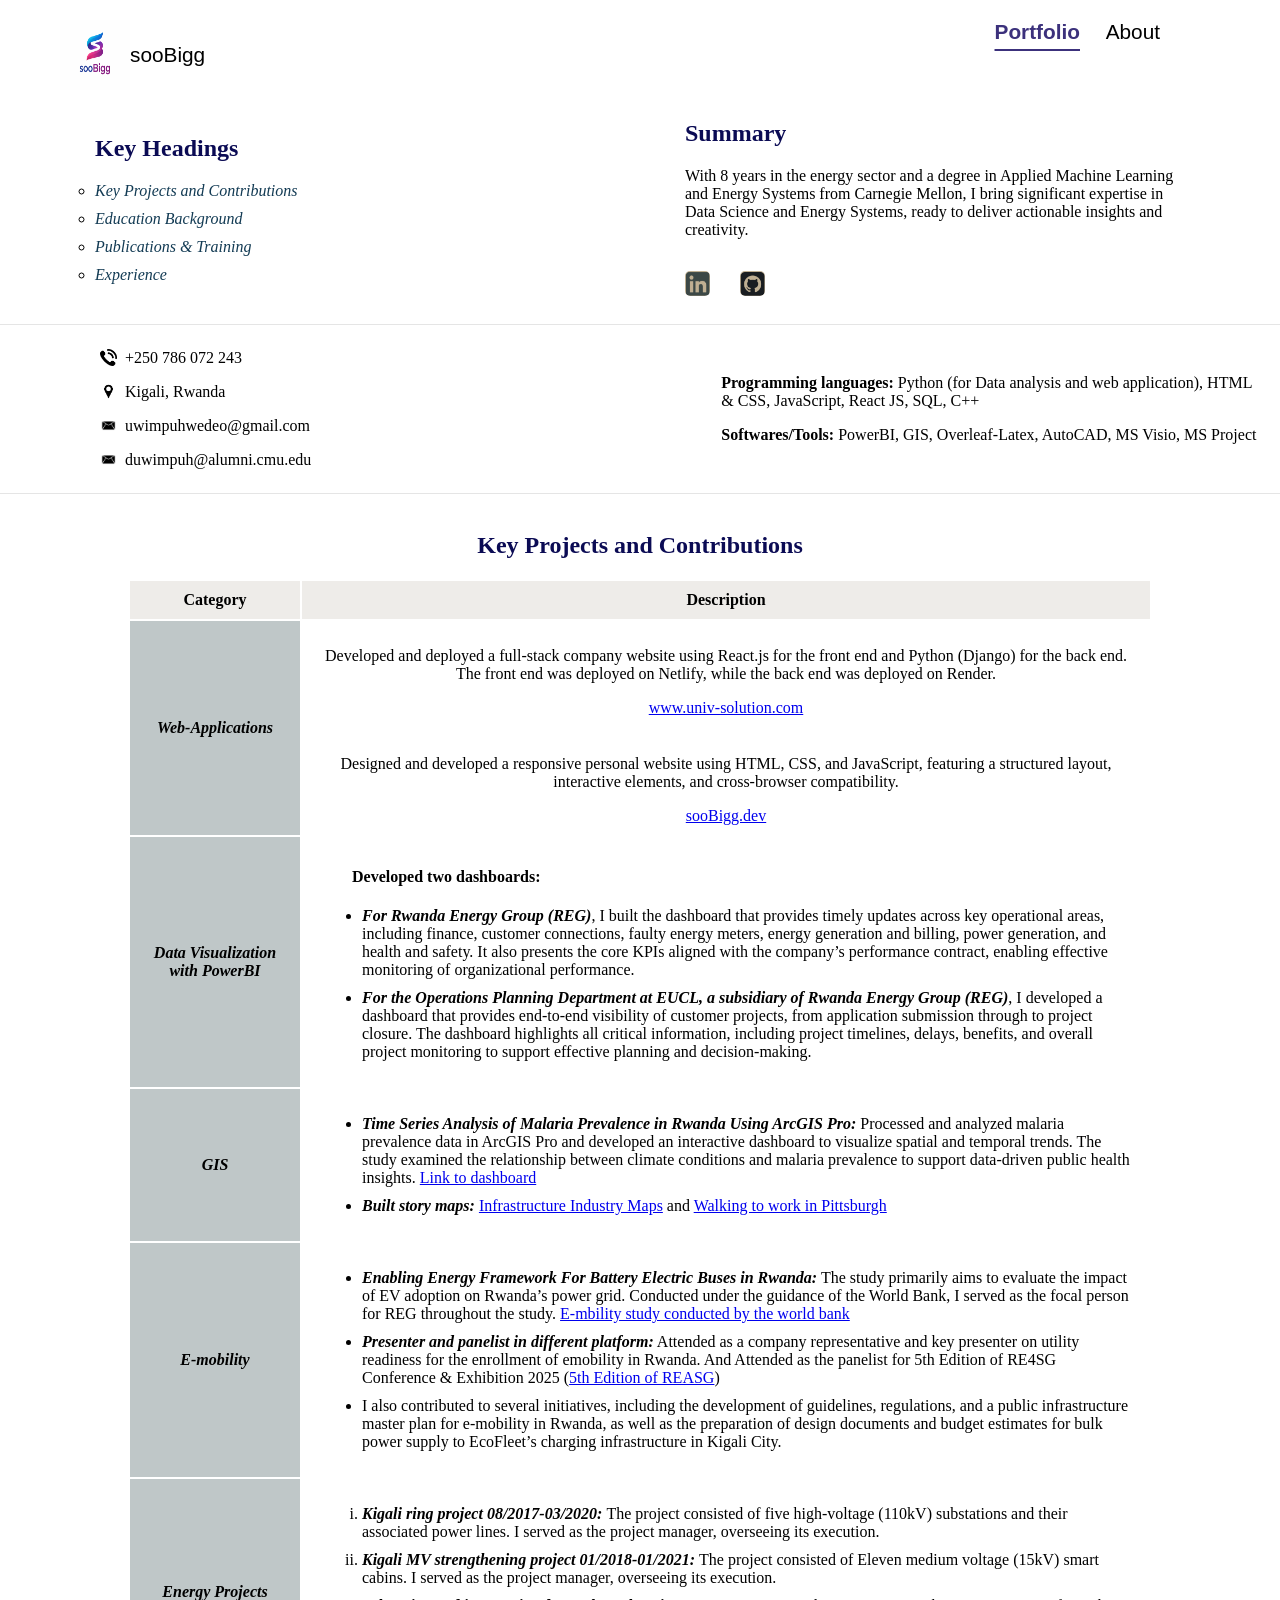
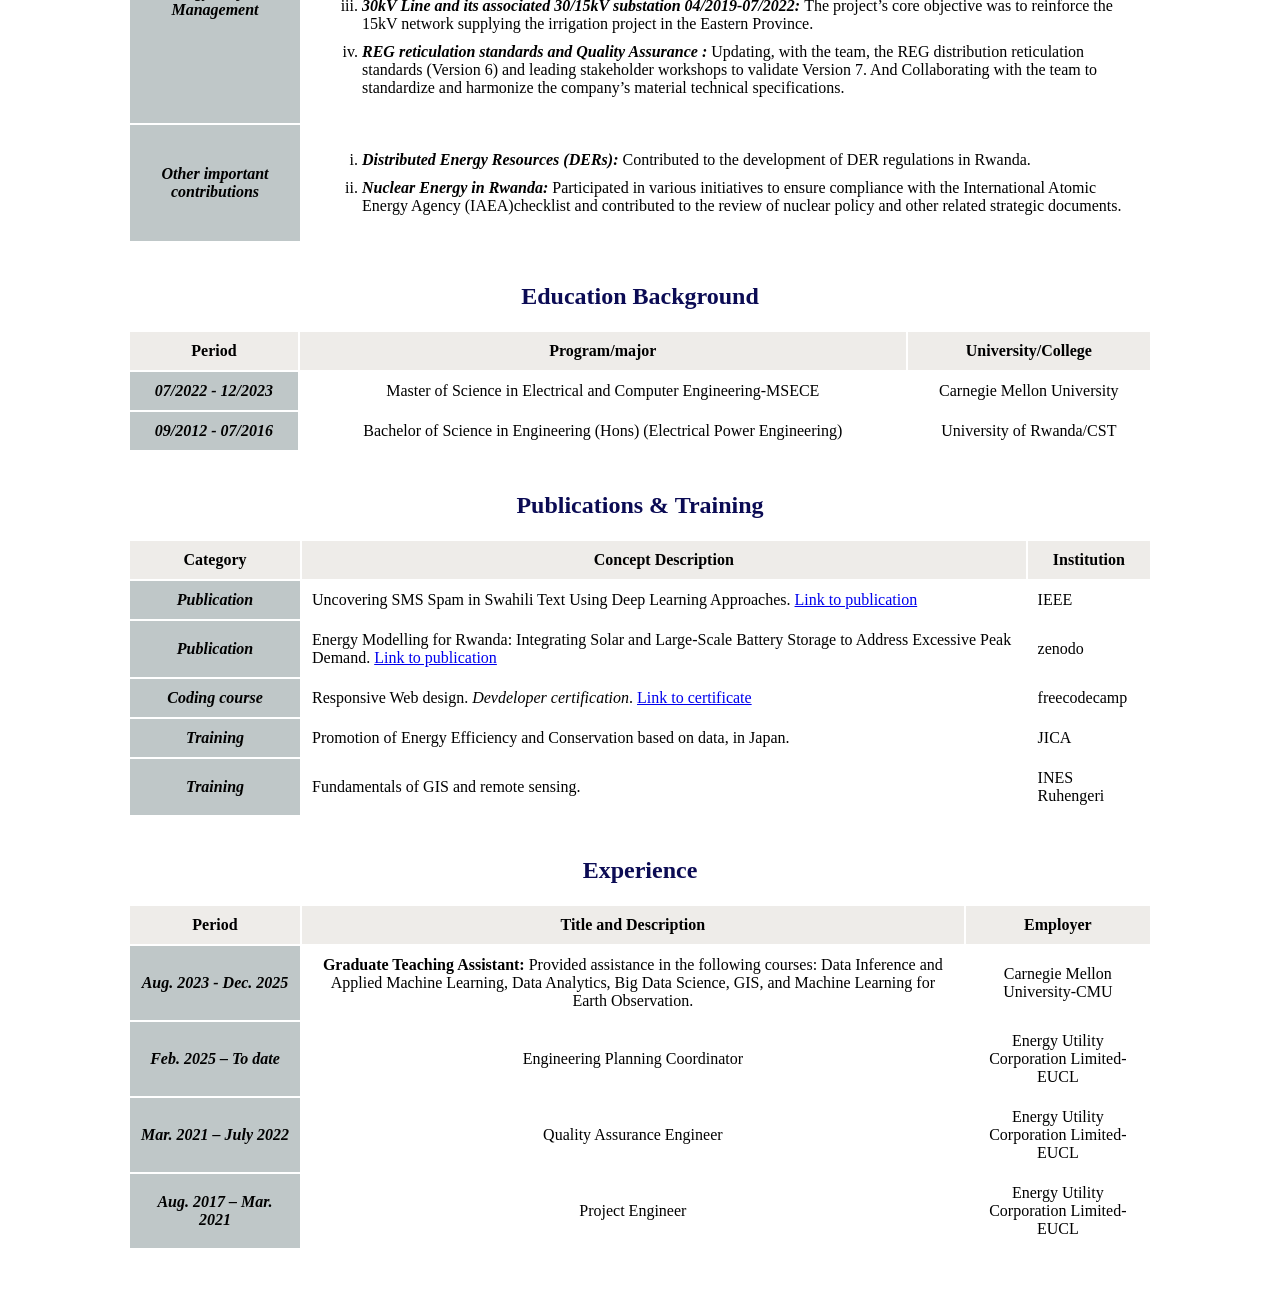
==== pages/portfolio.html @ d029e4b6 "Initial commit" ====
<!DOCTYPE html>
<html lang="en">
  <head>
    <meta charset="UTF-8"/>
    <meta name="viewport" content="width=device-width, initial-scale=1.0">
    <title>sooBigg</title>
    <link rel="icon" type="image/png" href="/assets/images/favcons/myFavconLogo.png"/>
    <link rel="stylesheet" href="../styles/portfolio.css"/>
    <script src="../javaScript/navBar.js" defer></script> <!--defer attribute helps putting js in head and works perfectly, in this case defer does add any value since we used DOMContentLoaded in the JS-->
  </head>
  <body>
    <!-- navigation bar section, code runs in the navBar.js file -->
    <nav class="nav-container"></nav>
    <!-- main headings section-->  
    <div class="headerSummary">
      <header class="portfolioHeader">
        <h2>Key Headings</h2>
        <ul class="headerList">
          <li class="subListing"><a class="listAnchor" href="#contribution">Key Projects and Contributions</a></li>
          <li class="subListing"><a class="listAnchor" href="#education">Education Background</a></li>
          <li class="subListing"><a class="listAnchor" href="#training">Publications & Training</a></li>
          <li class="subListing"><a class="listAnchor" href="#experience">Experience</a></li>
        </ul>
      </header>
      <div class="mainSummary">
        <h2>Summary</h2>
        <p>With 8 years in the energy sector and a degree in Applied
        Machine Learning and Energy Systems from Carnegie
        Mellon, I bring significant expertise in Data Science and
        Energy Systems, ready to deliver actionable insights and
        creativity.</p>
        <div class="myMedia">
          <p>
            <a href="https://www.linkedin.com/in/duwimpuhwe/" target="_blank">
              <img src="../assets/images/myLinkedin.png" alt="LinkedIn" with="25px" height="25px"/>
            </a>
          </p>

          <p>
            <a href="https://github.com/Duwimpuhwe" target="_blank">
              <img src="../assets/images/myGitHub.png" alt="GitHub" with="25px" height="25px"/>
            </a>
          </p>
          
        </div>
      </div>
    </div>
    <hr/>
    <!--Contact and skills-->
    <div class="contactSkillsContainer">
      <div class="contactContainer">
        <p><img src="../assets/images/phoneCallIcon.png" alt="phone call icon"/> <span>+250 786 072 243</span></p>
        <p><img src="../assets/images/locationIcon.png" alt="location icon"/> <span>Kigali, Rwanda</span></p>
        <p><img src="../assets/images/email.jpg" alt="email icon"/> <span>uwimpuhwedeo@gmail.com</span></p>
        <p><img src="../assets/images/email.jpg" alt="email icon"/> <span>duwimpuh@alumni.cmu.edu</span></p>
      </div>
      <div class="skillsContainer">
        <p><strong>Programming languages:</strong> Python (for Data analysis and web application), HTML & CSS, JavaScript, React JS, SQL, C++ </p>
        <p><strong>Softwares/Tools:</strong> PowerBI, GIS, Overleaf-Latex, AutoCAD, MS Visio, MS Project</p>
      </div>
    </div>
    <hr/>
    <!-- Core content section-->
     <div class="mainContainer">
      <div id="contribution" class="sectionContainer contrProject">
        <h2>Key Projects and Contributions</h2>
        <table class="keyProjectsTable">
          <thead>
            <tr>
              <th>Category</th>
              <th>Description</th>
            </tr>
          </thead>
          <tbody>
            <tr>
              <th rowspan="2">Web-Applications</th>
              <td>
                <p>Developed and deployed a full-stack company website using React.js for the front end and Python (Django) for the back end. The front end was deployed on Netlify, while the back end was deployed on Render.</p>
                <a href="https://u2s-frontend.netlify.app/" target="_blank">www.univ-solution.com</a>
              </td>
            </tr>
            <tr>
              <td>
                <p>Designed and developed a responsive personal website using HTML, CSS, and JavaScript, featuring a structured layout, interactive elements, and cross-browser compatibility.</p>
                <a href="http://127.0.0.1:5501/pages/index.html" target="_blank">sooBigg.dev</a>
              </td>
            </tr>
            <tr>
              <th>Data Visualization with PowerBI</th>
              <td>
                <h4>Developed two dashboards:</h4>
                <ul>
                  <li><span>For Rwanda Energy Group (REG)</span>, I built the dashboard that provides timely updates across key operational areas, including finance, customer connections, faulty energy meters, energy generation and billing, power generation, and health and safety. It also presents the core KPIs aligned with the company’s performance contract, enabling effective monitoring of organizational performance.</li>

                  <li><span>For the Operations Planning Department at EUCL, a subsidiary of Rwanda Energy Group (REG)</span>, I developed a dashboard that provides end-to-end visibility of customer projects, from application submission through to project closure. The dashboard highlights all critical information, including project timelines, delays, benefits, and overall project monitoring to support effective planning and decision-making.</li>
                </ul>
              </td>
            </tr>
            <tr>
              <th>GIS</th>
              <td>
                <ul>
                  <li>
                    <span>Time Series Analysis of Malaria Prevalence in Rwanda Using ArcGIS Pro:</span>
Processed and analyzed malaria prevalence data in ArcGIS Pro and developed an interactive dashboard to visualize spatial and temporal trends. The study examined the relationship between climate conditions and malaria prevalence to support data-driven public health insights.
                     <a href="https://www.arcgis.com/apps/dashboards/e505698fc93343fa91802d8315ad4d91" target="_blank">Link to dashboard</a>
                  </li>
                  <li><span>Built story maps:</span> <a href="https://storymaps.arcgis.com/stories/8a9ff0b1751141c2a4cf72c735c2831f" target="_blank">Infrastructure Industry Maps</a> and <a href="https://storymaps.arcgis.com/stories/e9be58c418ae45ae9b96aa3c116d495d" target="_blank">Walking to work in Pittsburgh</a> </li>
                </ul>
              </td>
            </tr>

            <tr>
              <th>E-mobility</th>
              <td>
                <ul>
                  <li><span>Enabling Energy Framework For Battery Electric Buses in Rwanda:</span> 
                  The study primarily aims to evaluate the impact of EV adoption on Rwanda’s power grid. Conducted under
the guidance of the World Bank, I served as the focal person for REG throughout the study.
                  <a href="https://documents.worldbank.org/en/publication/documents-reports/documentdetail/099741407092528476" target="_blank">E-mbility study conducted by the world bank</a>
                  </li>
                  <li><span>Presenter and panelist in different platform:</span> Attended as a company representative and key presenter on utility readiness for the enrollment of emobility
in Rwanda. And Attended as the panelist for 5th Edition of RE4SG Conference & Exhibition 2025 (<a href="https://www.linkedin.com/feed/update/urn:li:activity:7371647294322085888/" target="_blank">5th Edition of REASG</a>)
                  </li>
                  <li>
                    I also contributed to several initiatives, including the development of guidelines, regulations, and a public infrastructure master plan for e-mobility in Rwanda, as well as the preparation of design documents and budget estimates for bulk power supply to EcoFleet’s charging infrastructure in Kigali City.
                  </li>
                </ul>
              </td>
            </tr>
            <tr>
              <th>Energy Projects Management</th>
              <td>
                <ul class="listProjetcs">
                  <li>
                    <span>Kigali ring project 08/2017-03/2020: </span>
The project consisted of five high-voltage (110kV) substations and their associated power lines. I served
as the project manager, overseeing its execution.
                  </li>
                  <li>
                    <span>Kigali MV strengthening project 01/2018-01/2021: </span>
The project consisted of Eleven medium voltage (15kV) smart cabins. I served as the project manager,
overseeing its execution.
                  </li>
                  <li>
                    <span>30kV Line and its associated 30/15kV substation 04/2019-07/2022: </span>
The project’s core objective was to reinforce the 15kV network supplying the irrigation project in the Eastern
Province.
                  </li>
                  <li>
                    <span>REG reticulation standards and Quality Assurance : </span>
Updating, with the team, the REG distribution reticulation standards (Version 6) and leading stakeholder
workshops to validate Version 7. And Collaborating with the team to standardize and harmonize the company’s material technical specifications.
                  </li>
                </ul>
              </td>
            </tr>
            <tr>
              <th>Other important contributions</th>
              <td>
                <ul class="listProjetcs">
                  <li>
                    <span>Distributed Energy Resources (DERs): </span>
Contributed to the development of DER regulations in Rwanda.
                  </li>
                  <li>
                    <span>Nuclear Energy in Rwanda: </span>
Participated in various initiatives to ensure compliance with the International Atomic Energy Agency (IAEA)checklist and contributed to the review of nuclear policy and other related strategic documents.
                  </li>
                  
                </ul>
              </td>
            </tr>
          </tbody>
        </table>
      </div>
      <div id="education" class="sectionContainer educBackrnd">
        <h2>Education Background</h2>
        <table class="educationtable">
          <thead>
            <tr>
              <th>Period</th>
              <th>Program/major</th>
              <th>University/College</th>
            </tr>
          </thead>
          <tbody>
            <tr>
              <th>07/2022 - 12/2023 </th>
              <td>Master of Science in Electrical and Computer Engineering-MSECE</td>
              <td>Carnegie Mellon University</td>
            </tr>

            <tr>
              <th>09/2012 - 07/2016  </th>
              <td>Bachelor of Science in Engineering (Hons) (Electrical Power Engineering) </td>
              <td>University of Rwanda/CST</td>
            </tr>

          </tbody>
        </table>
      </div>
      <!-- Publication and training section -->
      <div id="training" class="sectionContainer pubTrain">
        <h2>Publications & Training</h2>
        <table class="trainingTable">
          <thead>
            <tr>
              <th>Category</th>
              <th>Concept Description</th>
              <th>Institution</th>
            </tr>
          </thead>
          <tbody>
            <tr>
              <th>Publication </th>
              <td>Uncovering SMS Spam in Swahili Text Using Deep Learning Approaches. <a href="https://ieeexplore.ieee.org/stamp/stamp.jsp?tp=&arnumber=10433145" target="_blank"> Link to publication</a> </td>
              <td>IEEE</td>
            </tr>

            <tr>
              <th>Publication </th>
              <td>Energy Modelling for Rwanda: Integrating Solar and Large-Scale Battery Storage to Address Excessive Peak Demand. <a href="https://zenodo.org/records/15363694" target="_blank"> Link to publication</a>
              </td>
              <td>zenodo</td>
            </tr>

            <tr>
              <th>Coding course </th>
              <td>Responsive Web design. <em>Devdeloper certification</em>. <a href="https://www.freecodecamp.org/certification/fcc5c2c4be0-aadb-419f-87d8-3020b867b6b0/responsive-web-design-v9" target="_blank"> Link to certificate</a> </td>
              <td>freecodecamp</td>
            </tr>

            <tr>
              <th>Training </th>
              <td>Promotion of Energy Efficiency and Conservation based on data, in Japan. </td>
              <td>JICA</td>
            </tr>

            <tr>
              <th>Training </th>
              <td>Fundamentals of GIS and remote sensing. </td>
              <td>INES Ruhengeri</td>
            </tr>

          </tbody>
        </table>
      </div>
      <!-- Experience -->
      <div id="experience" class="sectionContainer experSkill">
        <h2>Experience</h2>
          <table class="experienceTable">
            <thead>
              <tr>
                <th>Period</th>
                <th>Title and Description</th>
                <th>Employer</th>
              </tr>
            </thead>
            <tbody>
              <tr>
                <th>Aug. 2023 - Dec. 2025 </th>
                <td><strong>Graduate Teaching Assistant:</strong> Provided assistance in the following courses: Data Inference and Applied Machine Learning, Data
Analytics, Big Data Science, GIS, and Machine Learning for Earth Observation.</td>
                <td>Carnegie Mellon University-CMU</td>
              </tr>

              <tr>
                <th>Feb. 2025 – To date </th>
                <td>Engineering Planning Coordinator</td>
                <td>Energy Utility Corporation Limited-EUCL</td>
              </tr>

              <tr>
                <th>Mar. 2021 – July 2022 </th>
                <td>Quality Assurance Engineer </td>
                <td>Energy Utility Corporation Limited-EUCL</td>
              </tr>

              <tr>
                <th>Aug. 2017 – Mar. 2021 </th>
                <td>Project Engineer  </td>
                <td>Energy Utility Corporation Limited-EUCL</td>
              </tr>
          </tbody>
        </table>
      </div>
     </div>
  </body>
</html>
---- styles/portfolio.css ----
:root {
  --link-color: black;
  --font-family: Garamond;
  --font-fallback: Sans-serif;
  --font-size: 1.3rem;
  --anchor-color: rgb(19, 59, 84);
  --anchor-fWeight: 500px;
  --tableHeader-bcgrnd: rgba(197, 191, 183, 0.3);
  --h2-textColor: rgb(11, 11, 84);
  --th-backgroundColor: rgba(140, 155, 156, 0.553);
}

/*Global styling*/
body {
  margin: 0;
  border: 0;
}
h2 {
  color: var(--h2-textColor);
}

hr {
  border: none;
  height: 1px;
  background-color: rgba(0, 0, 0, 0.1);
}

th, td {
  padding: 10px;
}


/* Navigation bar styling */
.nav-container {
  width: 100%;
  height: 60px;
  display: flex; /* To allow a two dimensional layout.......It should be in the parent*/
  flex-direction: row; /* it is a default direction also*/
}

a.page_link {
  color: var(--link-color);
  font-family: var(--font-family),var(--font-fallback);
  font-size: var(--font-size);
  margin: 20px;
  text-decoration: none;
  
}

a.page_link:hover {
  font-weight: 800;
}

.page_buy {
  position: absolute;
  right: 40px;
}

.page_about {
  position: absolute;
  right: 100px;
}

.page_home {
  position: absolute;
  left: 40px;
  display: flex;
  align-items: center; /*To center on cross-axis, Most used value (navbars, icons + text)*/
}

.page_portfolio {
  position: absolute;
  right: 180px;
}

.page_link.active {
  color: rgb(60, 49, 124);
  font-weight: bold;
  text-decoration: underline;
  text-underline-offset: 10px;
}

/* Styling header and summary*/
.headerSummary{
  display: flex;
  align-items: center;
  justify-content: space-between;
  justify-content: space-around;
}

.mainSummary {
  margin-top: 40px;
  width: 500px;
}
.mainSummary .myMedia img {
  filter: grayscale(20%) brightness(60%) sepia(70%);
  border-radius: 20%;
}


.portfolioHeader {
  margin-top: 40px;
  width: 400px;  
}
.headerList {
  padding: 0;
}

.subListing {
  list-style-type: circle;
  margin: 10px 0;
}

.listAnchor {
  font-style: italic;
  color: var( --anchor-color);
  font-weight: var(--anchor-fWeight);
  text-decoration: none;
}

.myMedia {
  display: flex;
  gap: 30px;
}
/* Styling contacts and skills */
.contactSkillsContainer {
  display: flex;
  align-items: center;
  justify-content: center;
  gap: 330px;
}
.contactContainer {
  width: 300px;
  margin-left: 100px;
}
.skillsContainer {
  margin-right: 20px;
  margin-left: 80px;
}

.contactContainer img {
  width: 17px;
  height: 17px;
}

.contactContainer p {
  display: flex;
  align-items: center;
  gap: 8px;
}

/* Styling main content*/
.mainContainer {
  display: flex;
  flex-direction: column;
  align-items: center;
  text-align: center;
  margin-bottom: 30px;
}
.sectionContainer {
  width: 100%;
  height: 100%;
  margin: 10px;  
}

.educBackrnd, .contrProject, .pubTrain, .experSkill {
  display: flex;
  flex-direction: column;
  justify-content: center; 
  width: 80%;  
}

.educationtable thead th, .keyProjectsTable thead th, .trainingTable thead th, .experienceTable thead th {
  background-color: var( --tableHeader-bcgrnd);
}

.keyProjectsTable thead th:first-child, .pubTrain thead th:first-child,.experSkill thead th:first-child  {
  width: 150px;
}
.keyProjectsTable tbody th, .educationtable tbody th, .trainingTable tbody th, .experienceTable tbody th {
  background-color: var(--th-backgroundColor);
  font-style: italic;
}

.keyProjectsTable tbody li, .pubTrain tbody td {
  text-align: left;
  margin: 10px;
}

.keyProjectsTable h4 {
  text-align: left;
  margin-left: 40px;
}

.keyProjectsTable ul span {
  font-style: italic;
  font-weight: bold;
}

.keyProjectsTable .listProjetcs li {
  list-style-type: lower-roman;
}
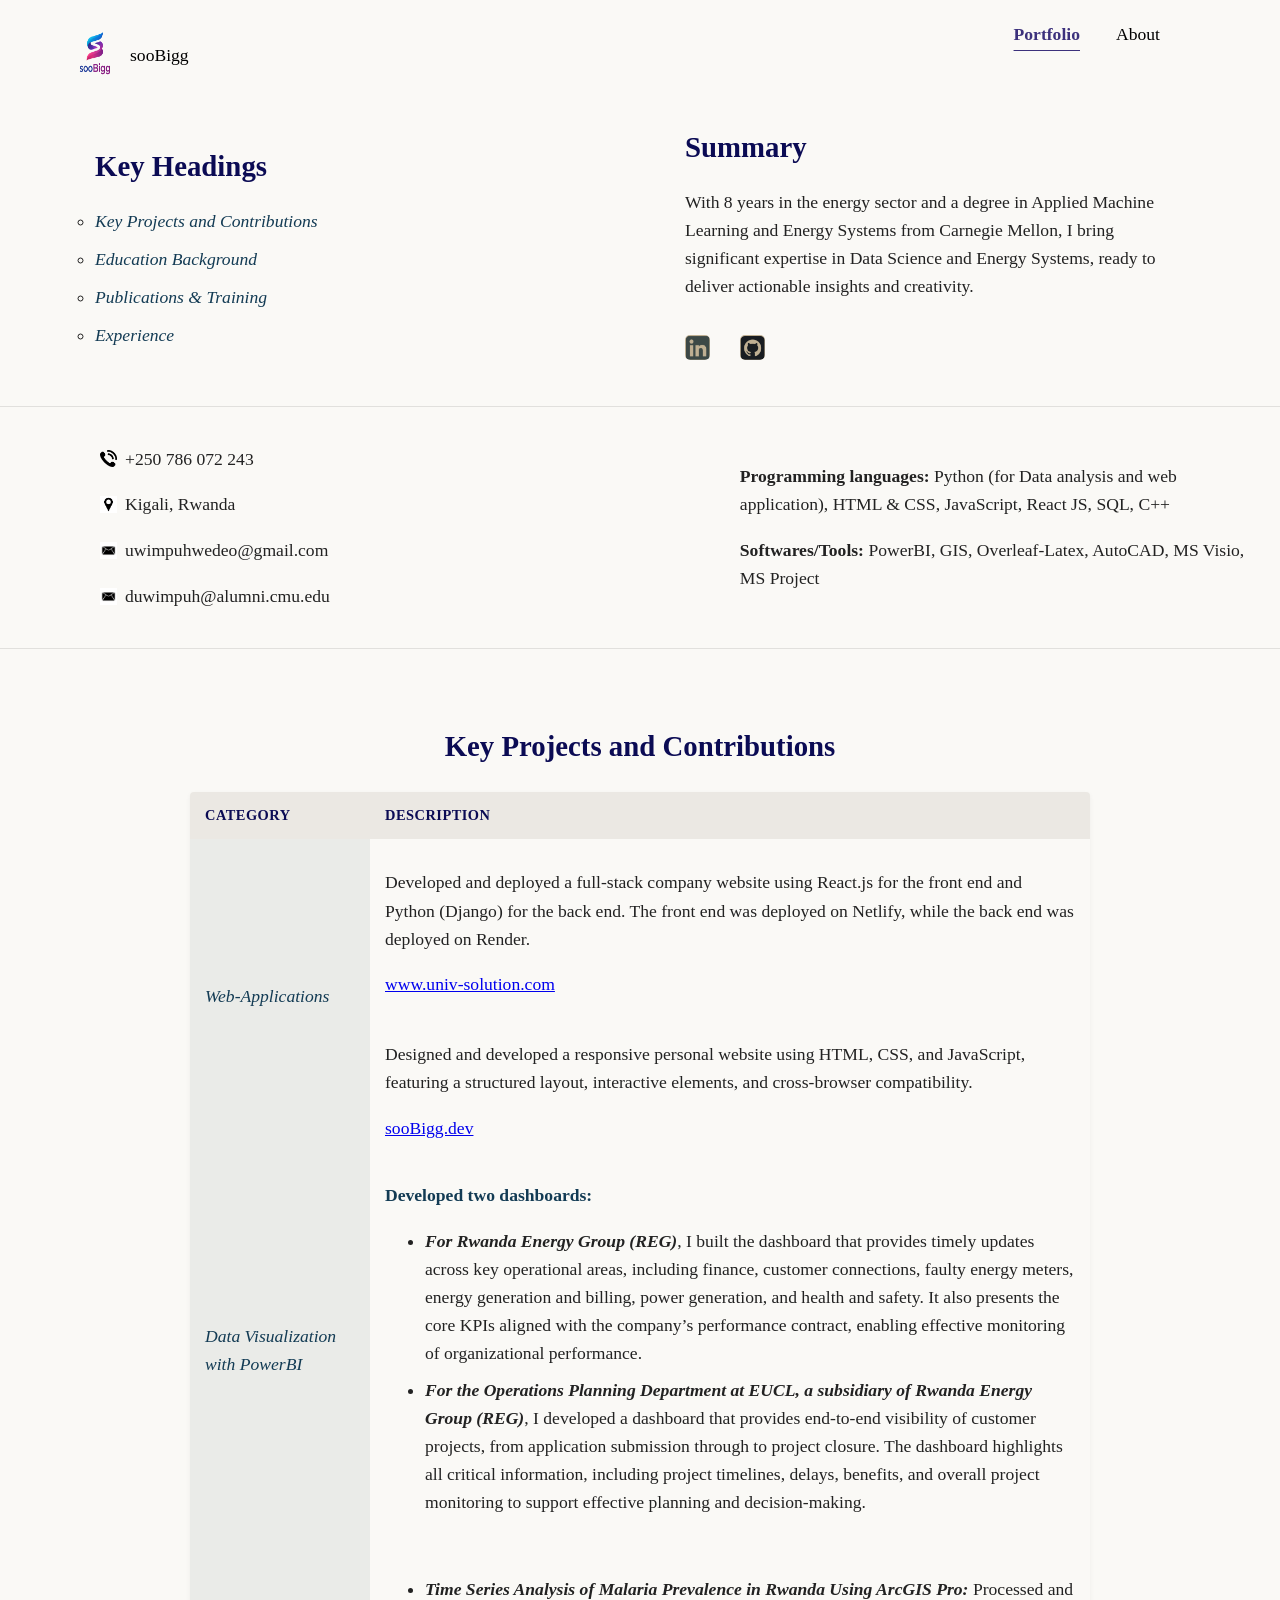
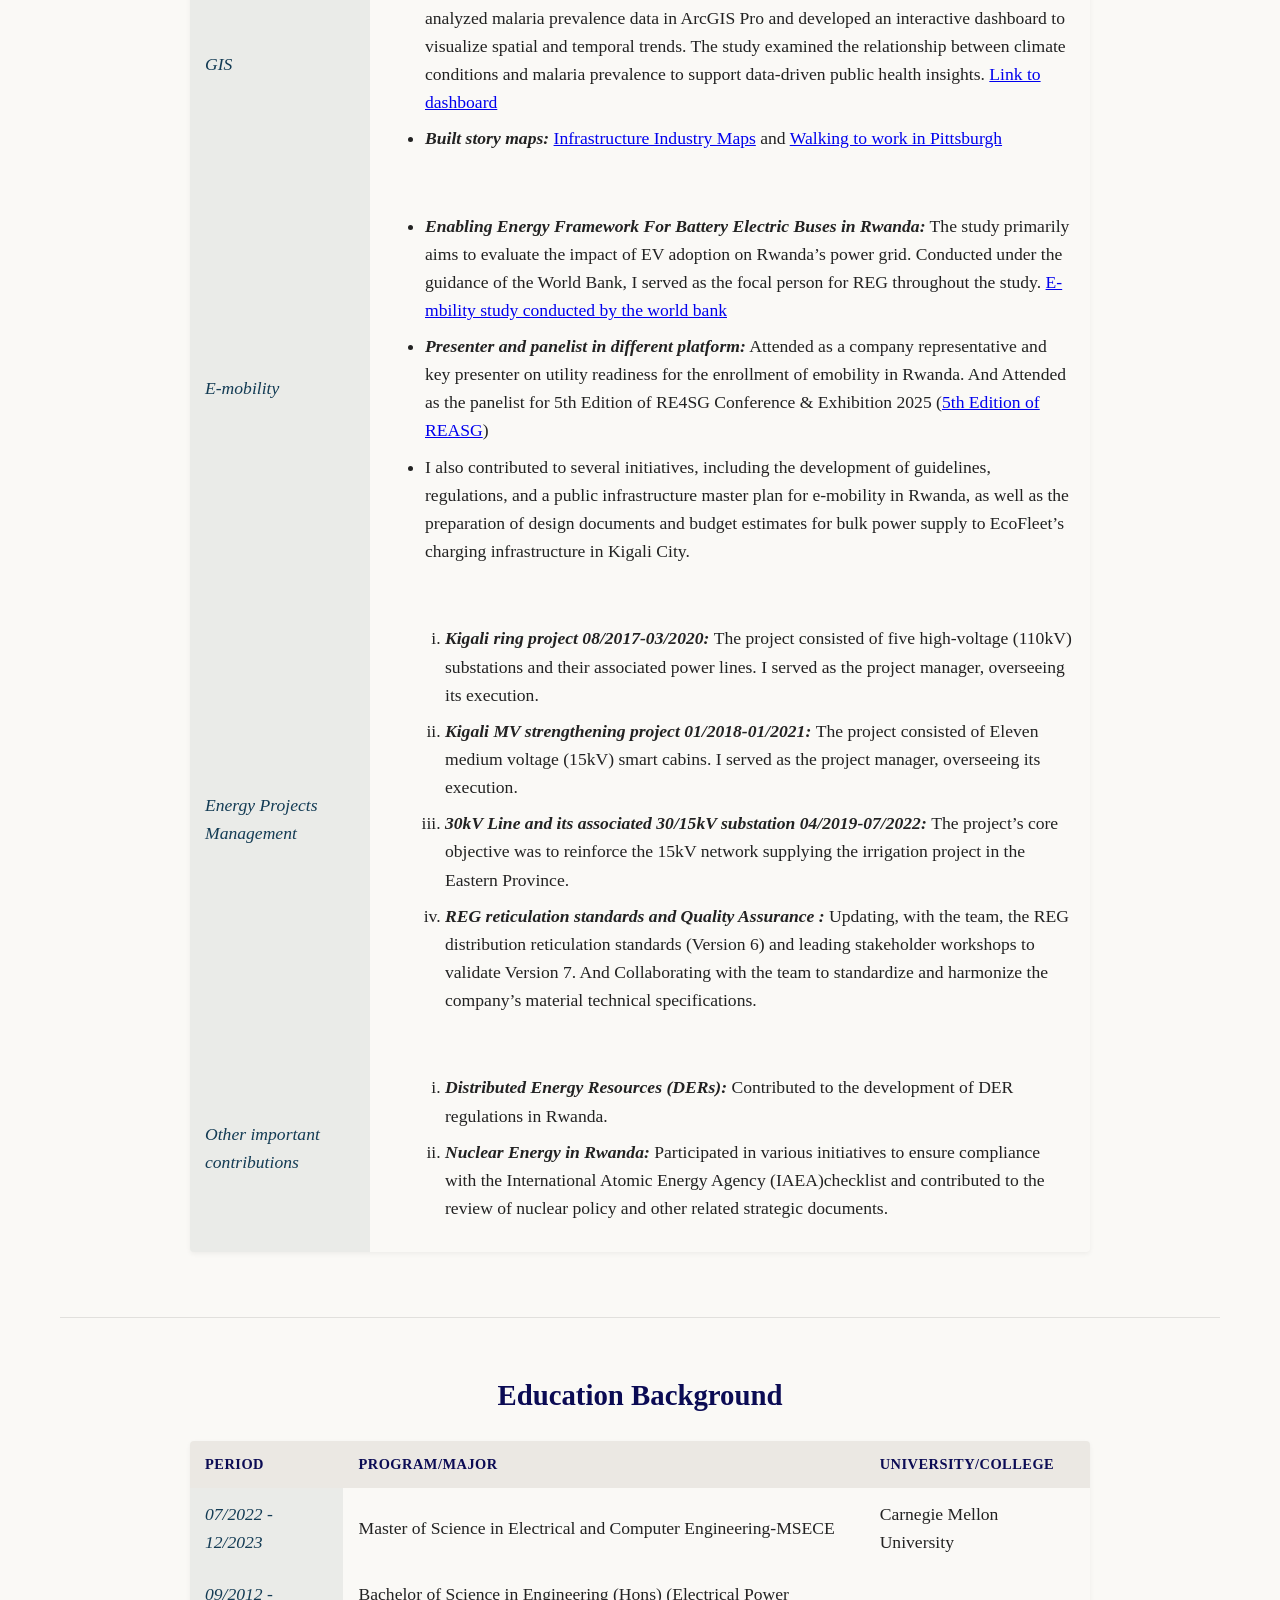
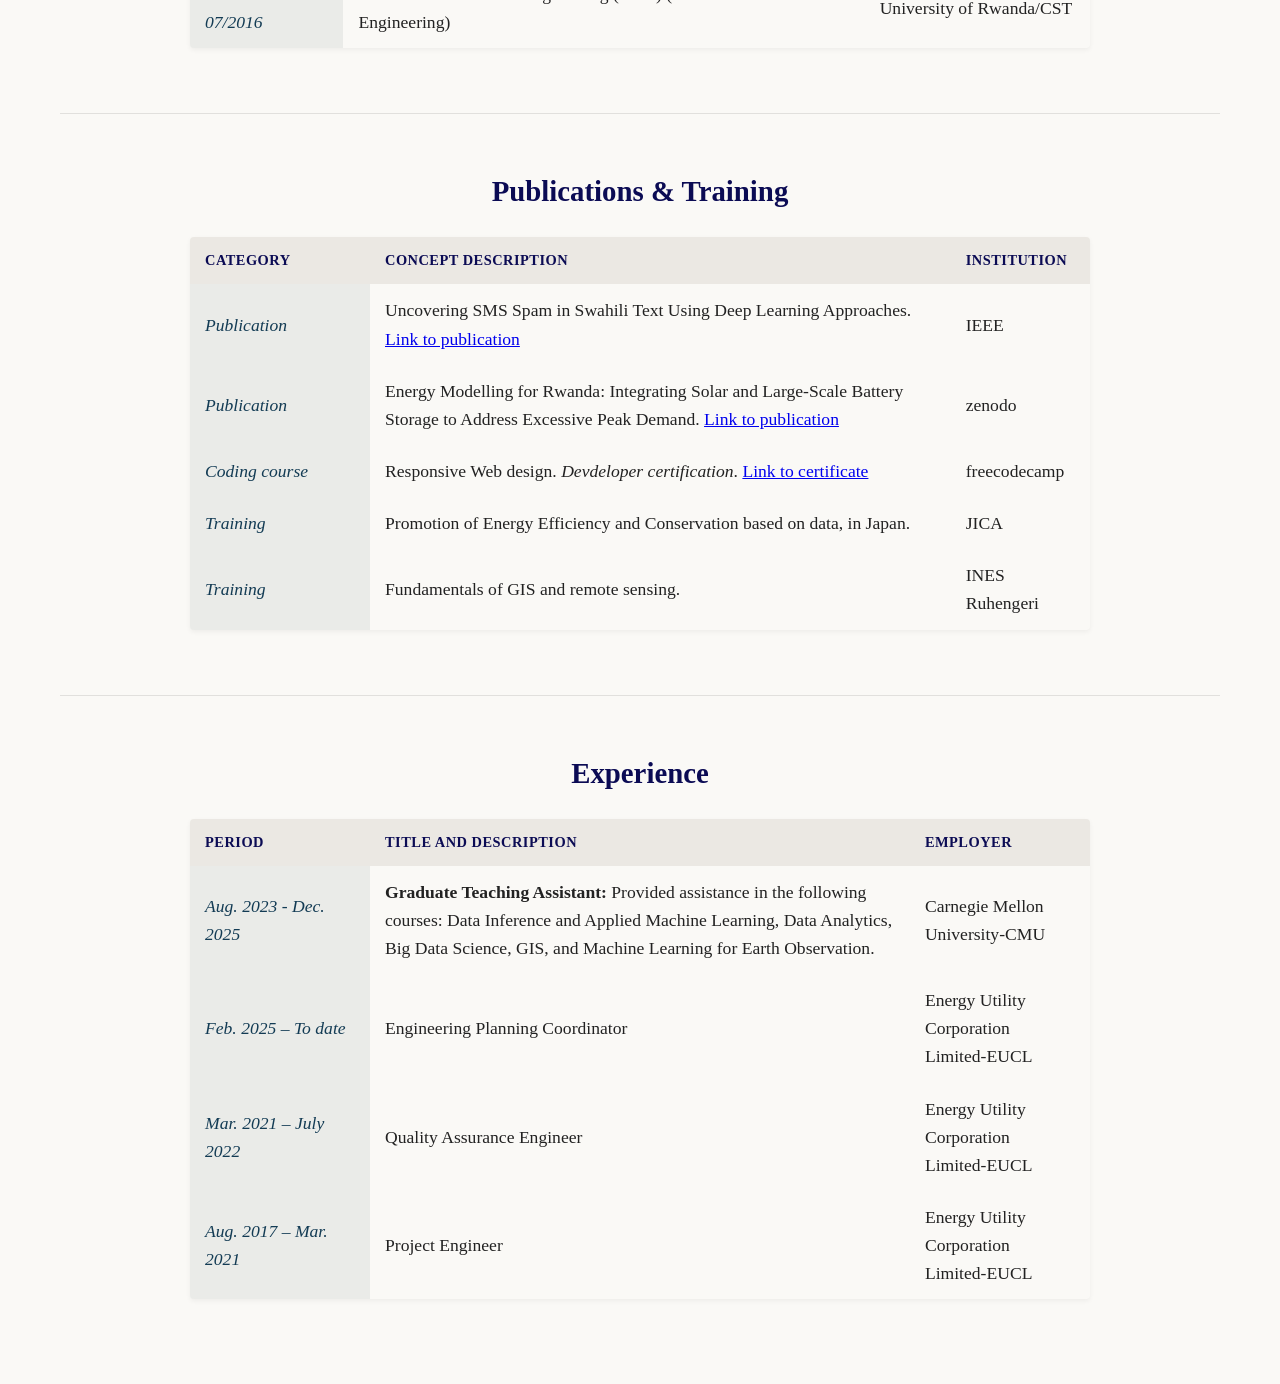
==== commit 780a1df6: "Updated portifolio" ====
--- a/pages/portfolio.html
+++ b/pages/portfolio.html
@@ -174,6 +174,8 @@
           </tbody>
         </table>
       </div>
+
+      <hr/>
       <div id="education" class="sectionContainer educBackrnd">
         <h2>Education Background</h2>
         <table class="educationtable">
@@ -200,6 +202,7 @@
           </tbody>
         </table>
       </div>
+      <hr/>
       <!-- Publication and training section -->
       <div id="training" class="sectionContainer pubTrain">
         <h2>Publications & Training</h2>
@@ -246,6 +249,7 @@
           </tbody>
         </table>
       </div>
+       <hr/>
       <!-- Experience -->
       <div id="experience" class="sectionContainer experSkill">
         <h2>Experience</h2>
--- a/styles/portfolio.css
+++ b/styles/portfolio.css
@@ -1,25 +1,36 @@
 :root {
-  --link-color: black;
-  --font-family: Garamond;
-  --font-fallback: Sans-serif;
-  --font-size: 1.3rem;
+  --link-color: #000000;
+  --font-family: 'Garamond', serif;
+  --font-fallback: sans-serif;
+  --font-size: 1.1rem; /* Slightly reduced default size for better readability with Garamond */
   --anchor-color: rgb(19, 59, 84);
-  --anchor-fWeight: 500px;
+  --anchor-fWeight: 500; /* Fixed: Removed 'px' */
   --tableHeader-bcgrnd: rgba(197, 191, 183, 0.3);
   --h2-textColor: rgb(11, 11, 84);
-  --th-backgroundColor: rgba(140, 155, 156, 0.553);
-}
-
-/*Global styling*/
+  --th-backgroundColor: rgba(140, 155, 156, 0.15); /* Softened for a cleaner look */
+  --text-dark: #222222;
+}
+
+/* Global styling */
 body {
   margin: 0;
-  border: 0;
-}
+  padding: 0;
+  font-family: var(--font-family), var(--font-fallback);
+  font-size: var(--font-size);
+  color: var(--text-dark);
+  line-height: 1.6;
+  background-color: #faf9f6; /* Soft off-white background is easier on the eyes than pure white */
+}
+
 h2 {
   color: var(--h2-textColor);
+  font-size: 1.8rem;
+  margin-top: 1.5rem;
+  margin-bottom: 0.5rem;
 }
 
 hr {
+  margin: 20px 0;
   border: none;
   height: 1px;
   background-color: rgba(0, 0, 0, 0.1);
@@ -149,47 +160,93 @@
   gap: 8px;
 }
 
-/* Styling main content*/
+/* Styling main content */
 .mainContainer {
+  max-width: 1200px; /* Limits large screen stretching */
+  margin: 0 auto;
+  padding: 20px;
+  box-sizing: border-box;
+}
+
+.sectionContainer {
+  width: 100%;
+  /* Removed fixed height: 100% and hardcoded margin to prevent overflow */
+  padding: 10px 0; 
   display: flex;
   flex-direction: column;
-  align-items: center;
-  text-align: center;
-  margin-bottom: 30px;
-}
-.sectionContainer {
-  width: 100%;
-  height: 100%;
-  margin: 10px;  
-}
-
+  align-items: center; /* Beautifully centers your content blocks */
+}
+
+/* Grouped content blocks */
 .educBackrnd, .contrProject, .pubTrain, .experSkill {
   display: flex;
   flex-direction: column;
-  justify-content: center; 
-  width: 80%;  
-}
-
-.educationtable thead th, .keyProjectsTable thead th, .trainingTable thead th, .experienceTable thead th {
-  background-color: var( --tableHeader-bcgrnd);
-}
-
-.keyProjectsTable thead th:first-child, .pubTrain thead th:first-child,.experSkill thead th:first-child  {
+  width: 100%;
+  max-width: 900px; 
+  margin-bottom: 40px;
+  margin-left: auto;   /* FIX: Centers the entire block on the page */
+  margin-right: auto;  /* FIX: Centers the entire block on the page */
+  text-align: left; 
+}
+
+/* Unified Table Styling */
+table {
+  width: 100%;
+  max-width: 100%;           /* Keeps it perfectly contained */
+  border-collapse: collapse;
+  margin: 15px auto;         /* FIX: Centers the table perfectly */
+  overflow: hidden; 
+  box-shadow: 0 2px 5px rgba(0,0,0,0.05); 
+  border-radius: 4px;
+}
+
+th, td {
+  padding: 12px 15px;
+  text-align: left; /* Left-aligned table columns look significantly cleaner */
+}
+
+/* Table Header Customization */
+.educationtable thead th, 
+.keyProjectsTable thead th, 
+.trainingTable thead th, 
+.experienceTable thead th {
+  background-color: var(--tableHeader-bcgrnd);
+  color: var(--h2-textColor);
+  font-weight: 600;
+  text-transform: uppercase;
+  font-size: 0.9rem;
+  letter-spacing: 0.5px;
+}
+
+/* Specific column widths */
+.keyProjectsTable thead th:first-child, 
+.pubTrain thead th:first-child,
+.experSkill thead th:first-child {
   width: 150px;
 }
-.keyProjectsTable tbody th, .educationtable tbody th, .trainingTable tbody th, .experienceTable tbody th {
+
+/* Body Header cells (e.g., Row Titles) */
+.keyProjectsTable tbody th, 
+.educationtable tbody th, 
+.trainingTable tbody th, 
+.experienceTable tbody th {
   background-color: var(--th-backgroundColor);
   font-style: italic;
-}
-
-.keyProjectsTable tbody li, .pubTrain tbody td {
+  font-weight: 500;
+  color: var(--anchor-color);
+}
+
+/* Lists and Typography inside tables */
+.keyProjectsTable tbody li, 
+.pubTrain tbody td {
   text-align: left;
-  margin: 10px;
+  margin: 8px 0;
 }
 
 .keyProjectsTable h4 {
   text-align: left;
-  margin-left: 40px;
+  margin: 15px 0 5px 0;
+  color: var(--anchor-color);
 }
 
 .keyProjectsTable ul span {
@@ -199,8 +256,8 @@
 
 .keyProjectsTable .listProjetcs li {
   list-style-type: lower-roman;
-}
-
-
-
-
+  margin-left: 20px;
+}
+
+
+
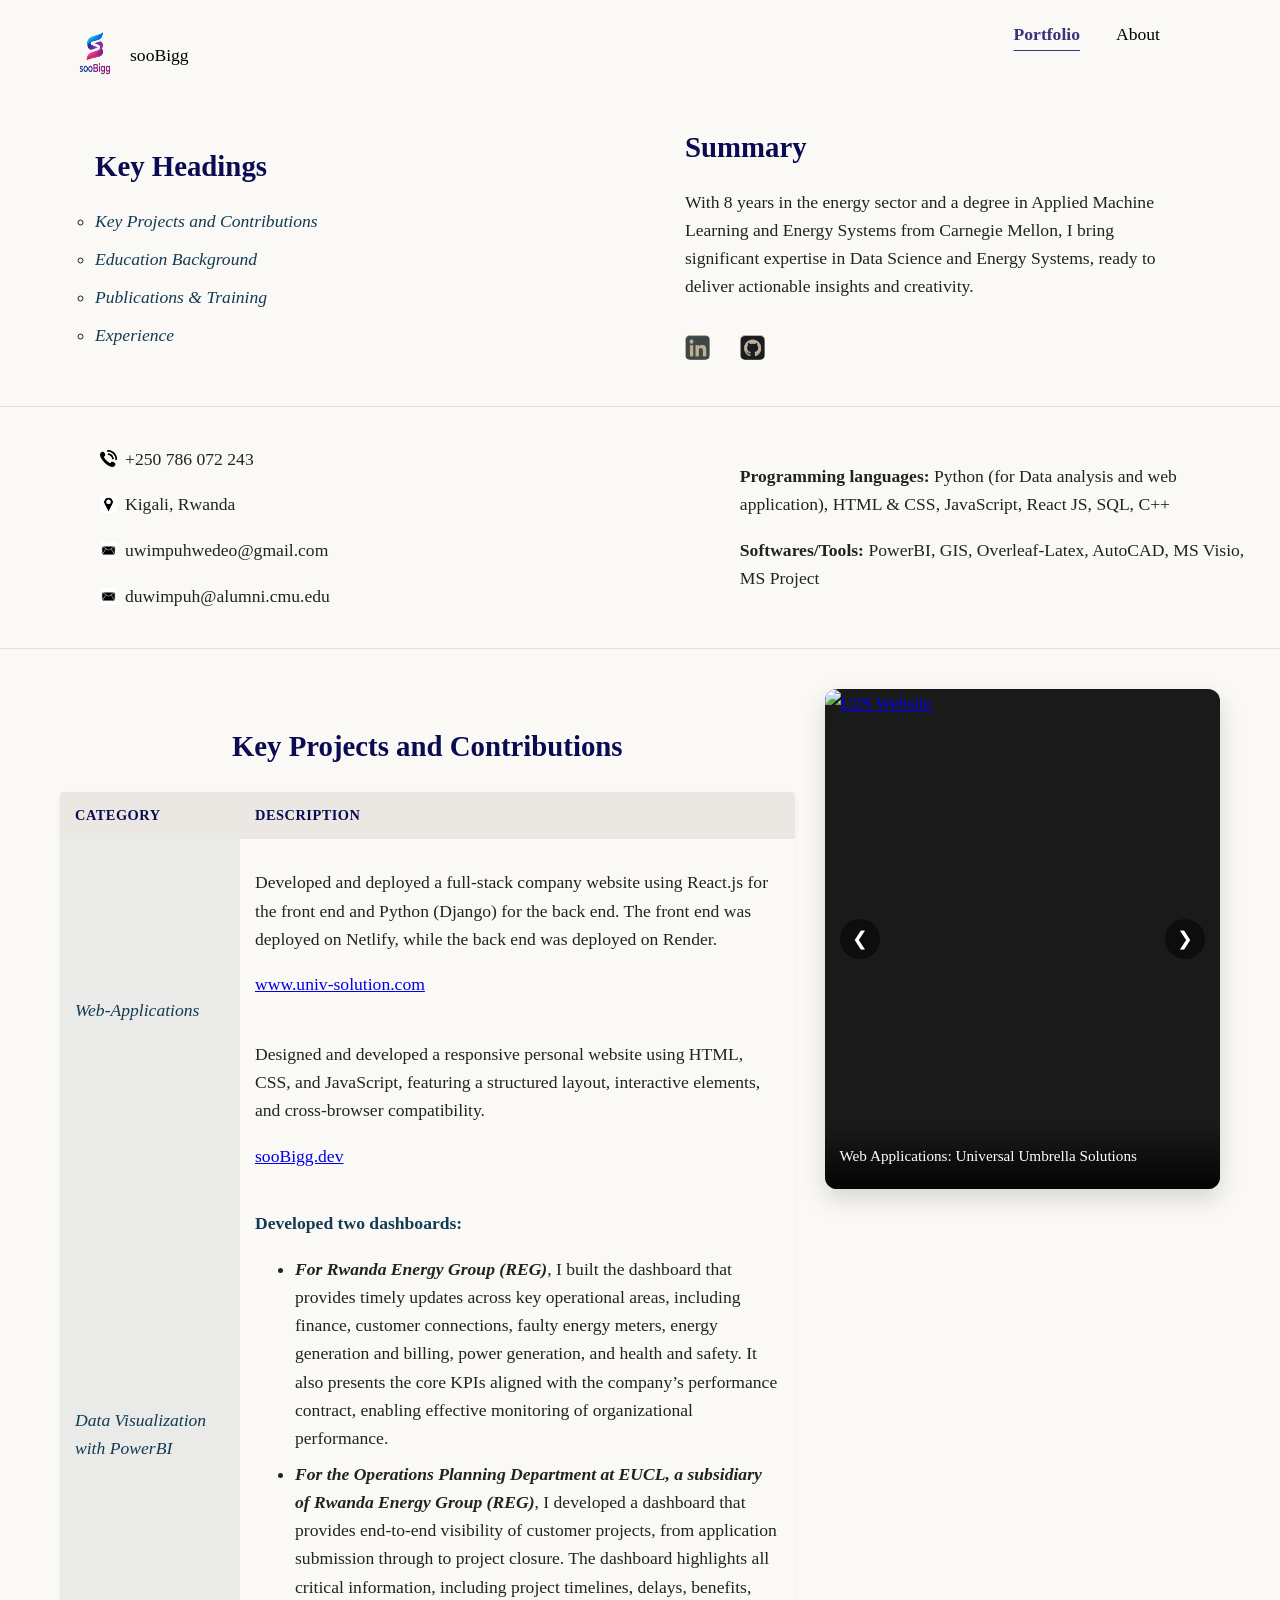
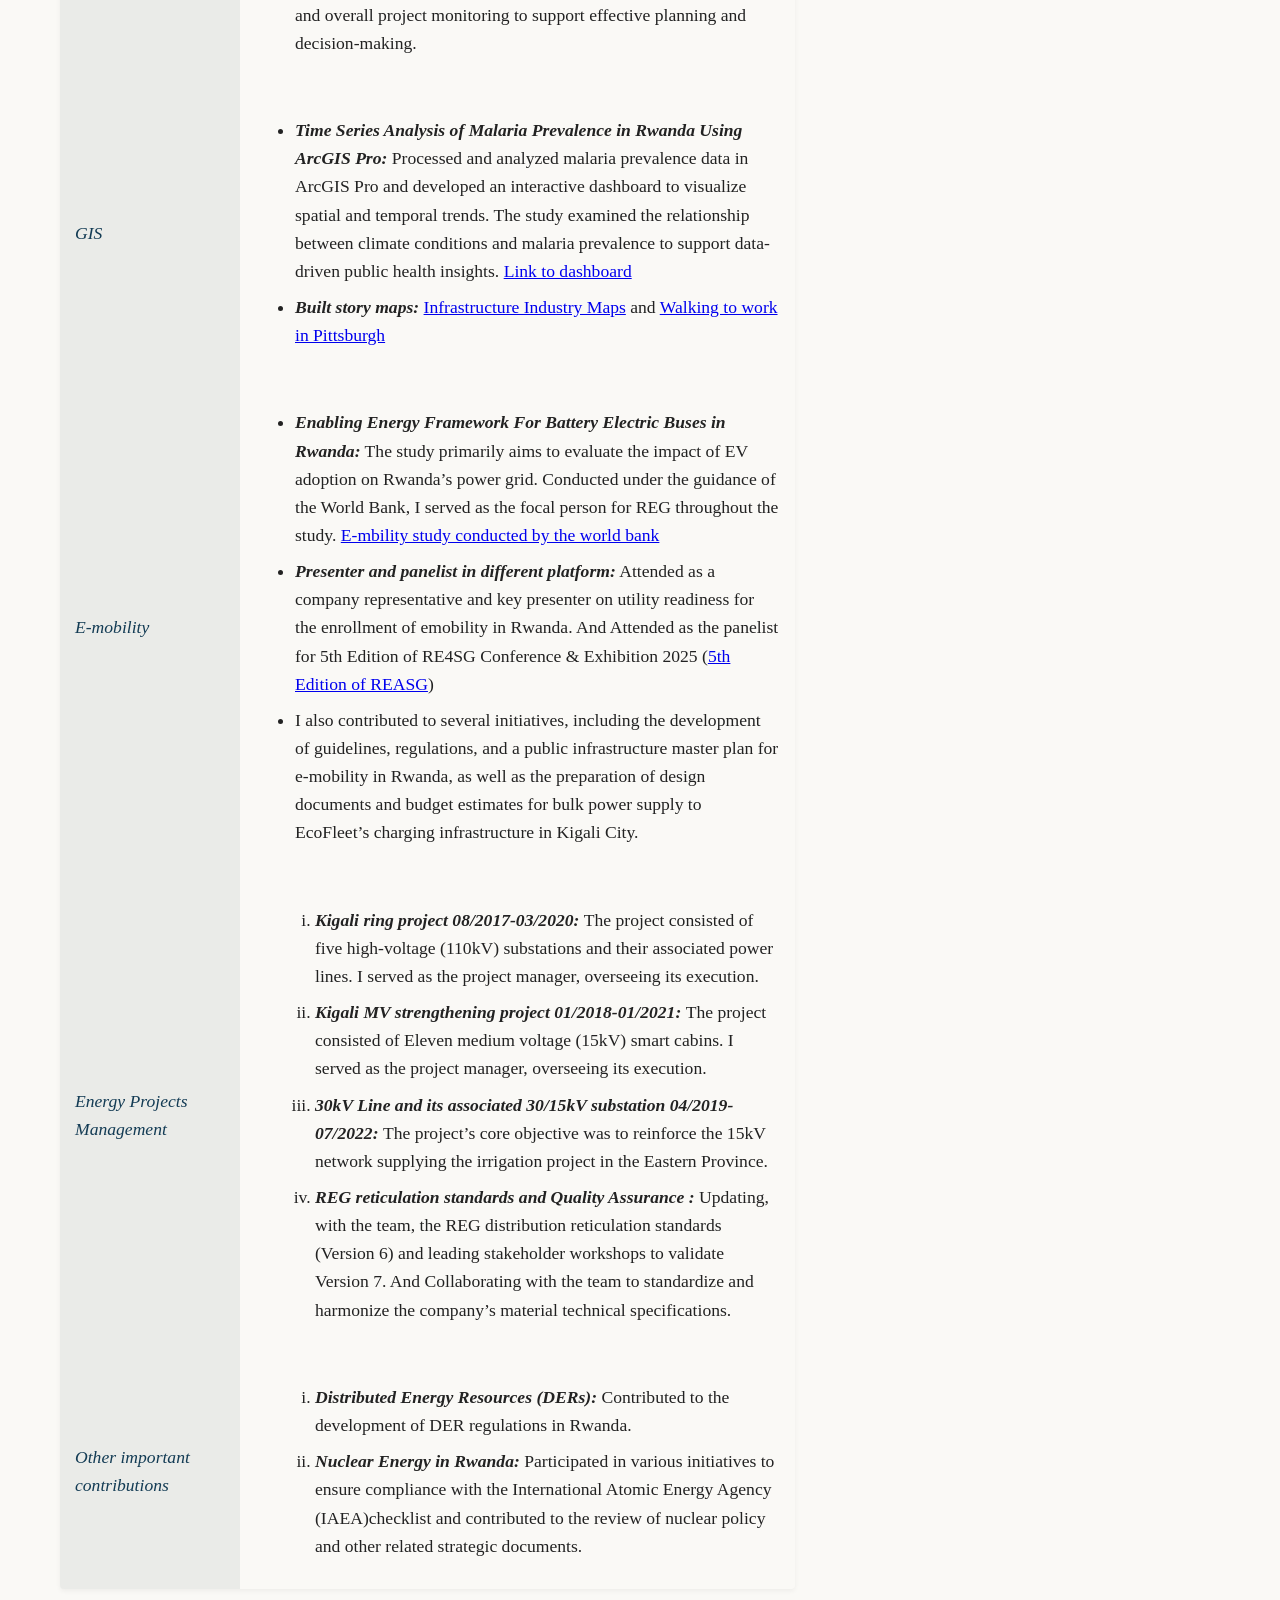
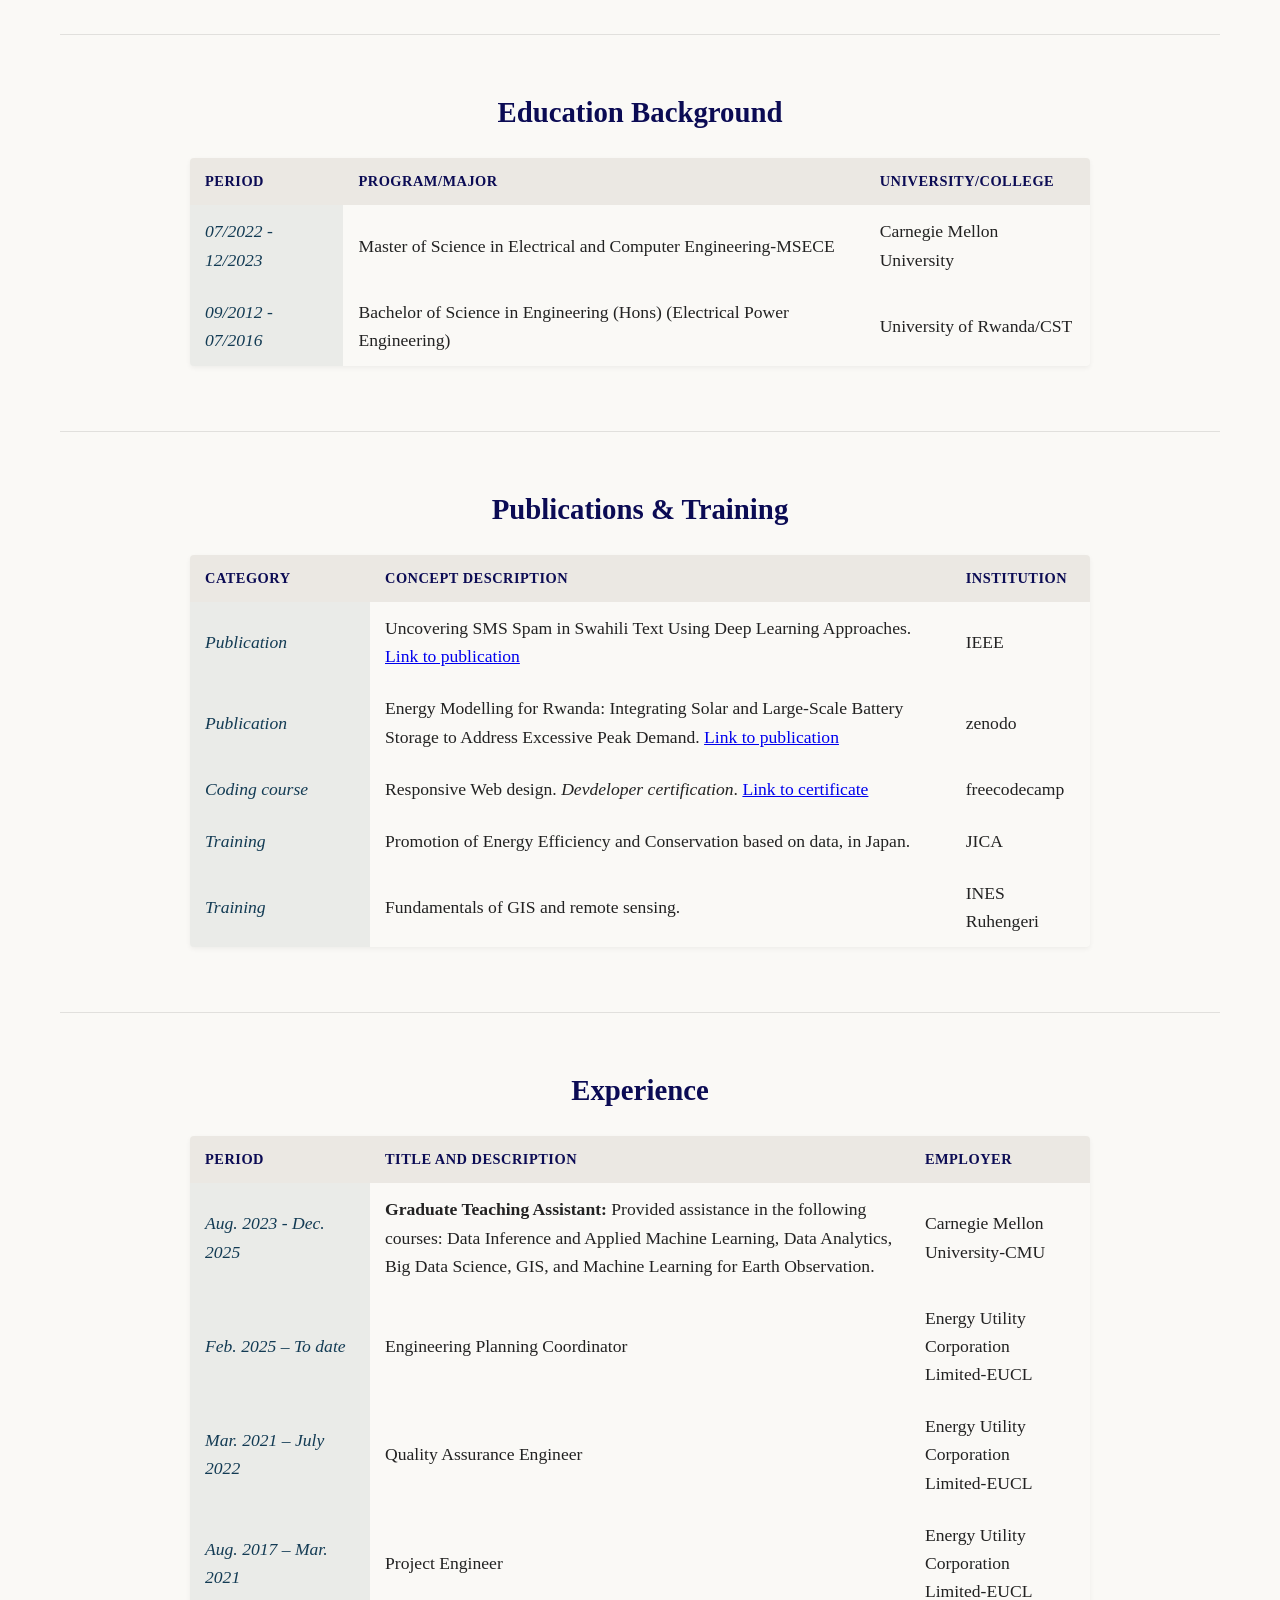
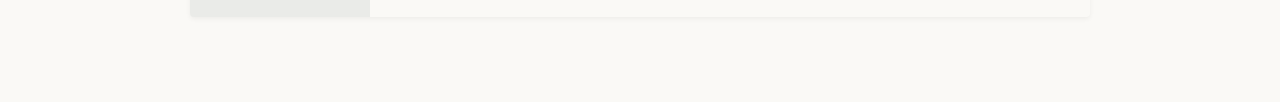
==== commit 1acccf0a: "adding sliding images on projects" ====
--- a/pages/portfolio.html
+++ b/pages/portfolio.html
@@ -7,6 +7,7 @@
     <link rel="icon" type="image/png" href="/assets/images/favcons/myFavconLogo.png"/>
     <link rel="stylesheet" href="../styles/portfolio.css"/>
     <script src="../javaScript/navBar.js" defer></script> <!--defer attribute helps putting js in head and works perfectly, in this case defer does add any value since we used DOMContentLoaded in the JS-->
+    <script src="/javaScript/portfolio.js" defer></script>
   </head>
   <body>
     <!-- navigation bar section, code runs in the navBar.js file -->
@@ -62,7 +63,8 @@
     <hr/>
     <!-- Core content section-->
      <div class="mainContainer">
-      <div id="contribution" class="sectionContainer contrProject">
+      <div class="projects-split-container">
+        <div id="contribution" class="sectionContainer contrProject">
         <h2>Key Projects and Contributions</h2>
         <table class="keyProjectsTable">
           <thead>
@@ -174,6 +176,40 @@
           </tbody>
         </table>
       </div>
+      <div class="project-slider-wrapper">
+        <div class="slider-container">
+          
+          <a href="https://u2s-frontend.netlify.app/" target="_blank" class="project-slide active">
+            <img src="https://api.microlink.io?url=https%3A%2F%2Fu2s-frontend.netlify.app&screenshot=true&embed=screenshot.url" alt="U2S Website">
+            <span class="slide-caption">Web Applications: Universal Umbrella Solutions</span>
+          </a>
+
+          <a href="https://www.arcgis.com/apps/dashboards/e505698fc93343fa91802d8315ad4d91" target="_blank" class="project-slide">
+            <img src="/assets/images/projects/GIS_malaria_DB.png" alt="Malaria Dashboard">
+            <span class="slide-caption">GIS: Malaria Prevalence Dashboard</span>
+          </a>
+
+          <a href="https://storymaps.arcgis.com/stories/8a9ff0b1751141c2a4cf72c735c2831f" target="_blank" class="project-slide">
+            <img src="/assets/images/projects/stroryMapInfrastructure.png" alt="Malaria Dashboard">
+            <span class="slide-caption">GIS: story Maps - Infrastructure</span>
+          </a>
+
+          <a href="https://storymaps.arcgis.com/stories/e9be58c418ae45ae9b96aa3c116d495d" target="_blank" class="project-slide">
+            <img src="/assets/images/projects/stroryMapWalk.png" alt="Malaria Dashboard">
+            <span class="slide-caption">GIS: story Maps - Walking to work</span>
+          </a>
+
+          <a href="https://documents.worldbank.org/en/publication/documents-reports/documentdetail/099741407092528476" target="_blank" class="project-slide">
+            <img src="/assets/images/projects/E-Mobility_WB.png" alt="E-mobility Framework">
+            <span class="slide-caption">E-mobility: World Bank Grid Impact Study</span>
+          </a>
+
+          <button class="nav-btn prev-btn" onclick="changeSlide(-1)">&#10094;</button>
+          <button class="nav-btn next-btn" onclick="changeSlide(1)">&#10095;</button>
+        </div>
+       </div>
+      </div>
+      
 
       <hr/>
       <div id="education" class="sectionContainer educBackrnd">
--- a/styles/portfolio.css
+++ b/styles/portfolio.css
@@ -259,5 +259,115 @@
   margin-left: 20px;
 }
 
-
-
+/* add a moving background */
+
+/* Layout Wrapper to put Table and Slider side-by-side */
+.projects-split-container {
+  display: flex;
+  gap: 30px;
+  width: 100%;
+  max-width: 1400px;
+  margin: 0 auto;
+  align-items: flex-start;
+}
+
+/* Ensure your table container takes up the left portion */
+.projects-split-container .contrProject {
+  flex: 1.3; /* Gives the table slightly more room */
+  margin: 0; 
+}
+
+/* Right side Slider Frame */
+.project-slider-wrapper {
+  flex: 0.7;
+  position: sticky;
+  top: 40px; /* Keeps the slider pinned in view while scrolling down the table */
+}
+
+.slider-container {
+  position: relative;
+  width: 100%;
+  height: 500px;
+  border-radius: 12px;
+  overflow: hidden;
+  box-shadow: 0 10px 25px rgba(0,0,0,0.15);
+  background-color: #1a1a1a;
+}
+
+/* Slide configurations */
+.project-slide {
+  position: absolute;
+  top: 0;
+  left: 0;
+  width: 100%;
+  height: 100%;
+  opacity: 0;
+  visibility: hidden;
+  transition: opacity 0.8s ease-in-out, visibility 0.8s;
+  display: block;
+}
+
+/* When a slide gets the 'active' class, it fades smoothly into view */
+.project-slide.active {
+  opacity: 1;
+  visibility: visible;
+}
+
+.project-slide img {
+  width: 100%;
+  height: 100%;
+  object-fit: contain;
+  transition: transform 0.5s ease;
+}
+
+/* Hover effect on clickable image */
+.project-slide:hover img {
+  transform: scale(1.03);
+}
+
+/* Caption bar over image */
+.slide-caption {
+  position: absolute;
+  bottom: 0;
+  left: 0;
+  width: 100%;
+  background: linear-gradient(transparent, rgba(0,0,0,0.85));
+  color: #fff;
+  padding: 20px 15px;
+  font-size: 0.95rem;
+  font-weight: 500;
+}
+
+/* Navigation Arrow Buttons */
+.nav-btn {
+  position: absolute;
+  top: 50%;
+  transform: translateY(-50%);
+  background: rgba(0, 0, 0, 0.5);
+  color: white;
+  border: none;
+  width: 40px;
+  height: 40px;
+  border-radius: 50%;
+  cursor: pointer;
+  font-size: 1.2rem;
+  z-index: 10;
+  transition: background 0.2s;
+}
+
+.nav-btn:hover {
+  background: rgba(0, 0, 0, 0.8);
+}
+
+.prev-btn { left: 15px; }
+.next-btn { right: 15px; }
+
+/* Responsive break for tablets/phones: Stacks slider below table */
+@media (max-width: 968px) {
+  .projects-split-container {
+    flex-direction: column;
+  }
+  .project-slider-wrapper {
+    width: 100%;
+  }
+}
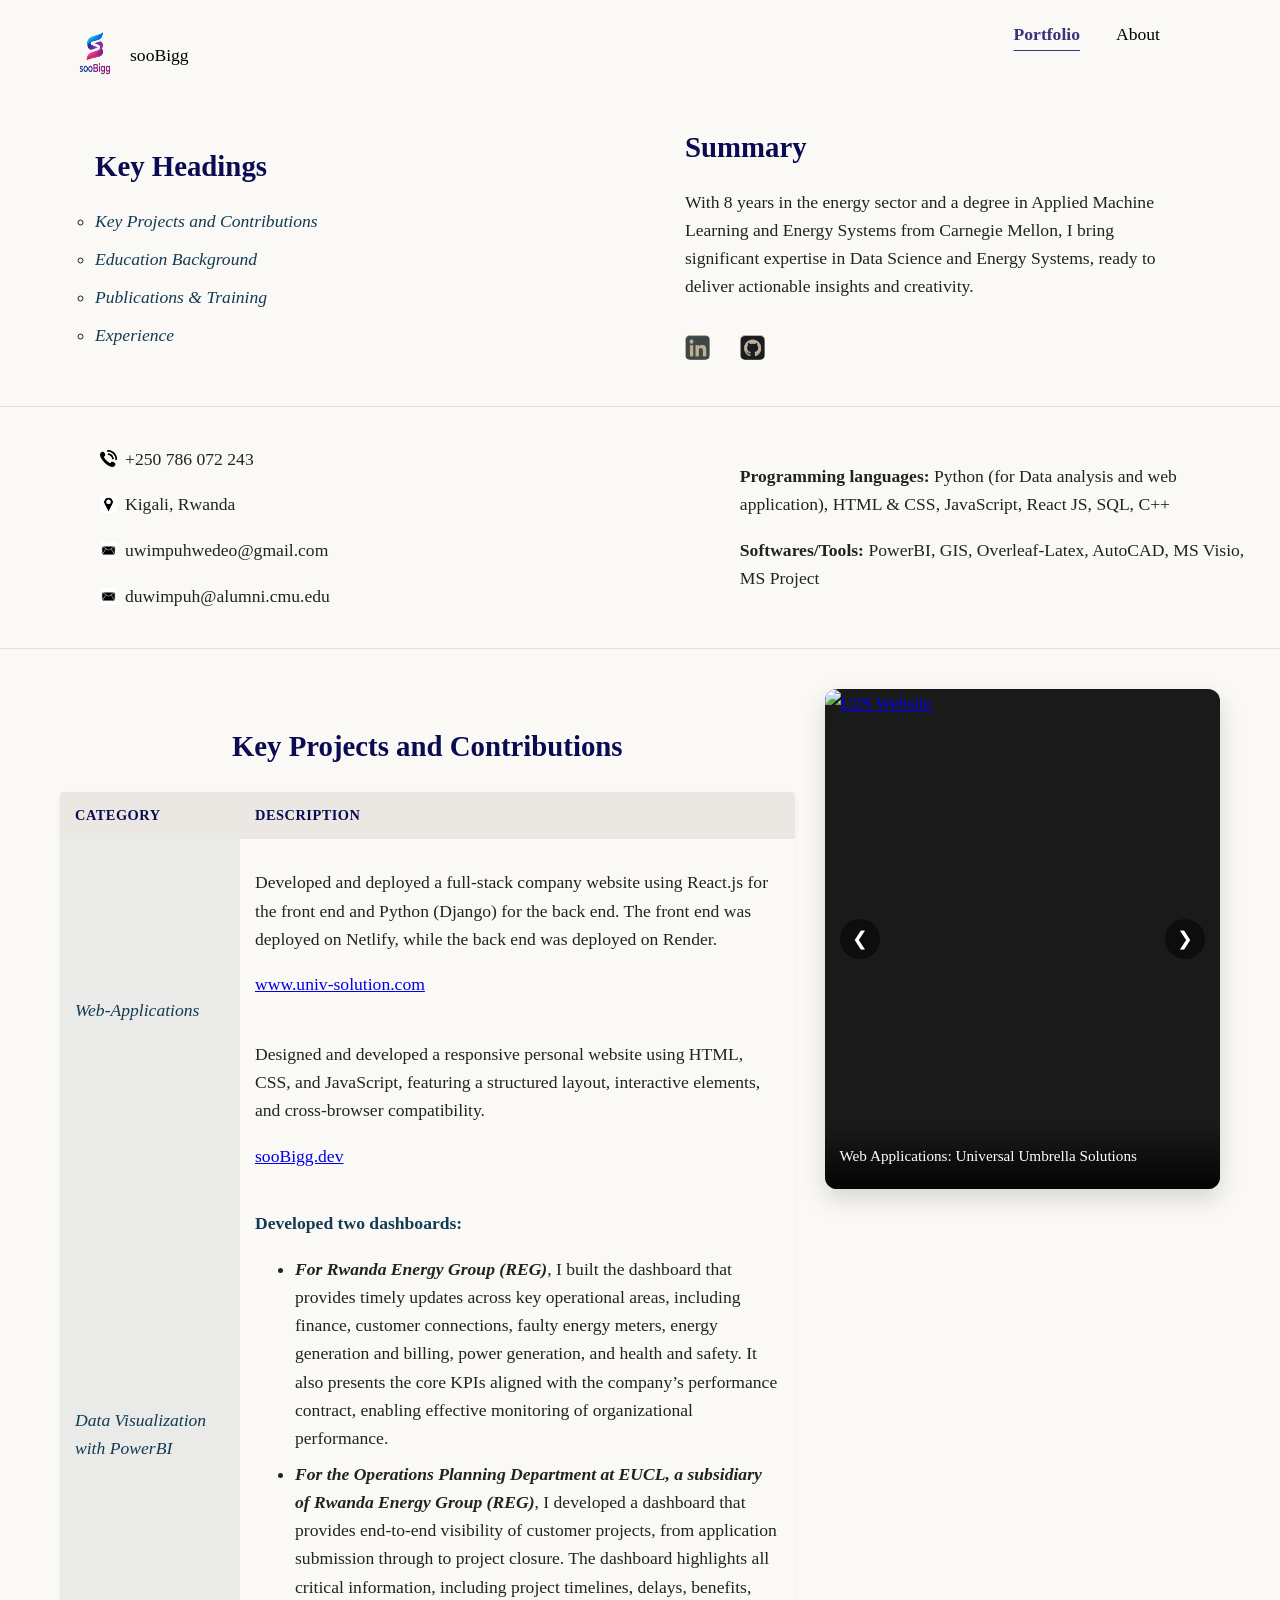
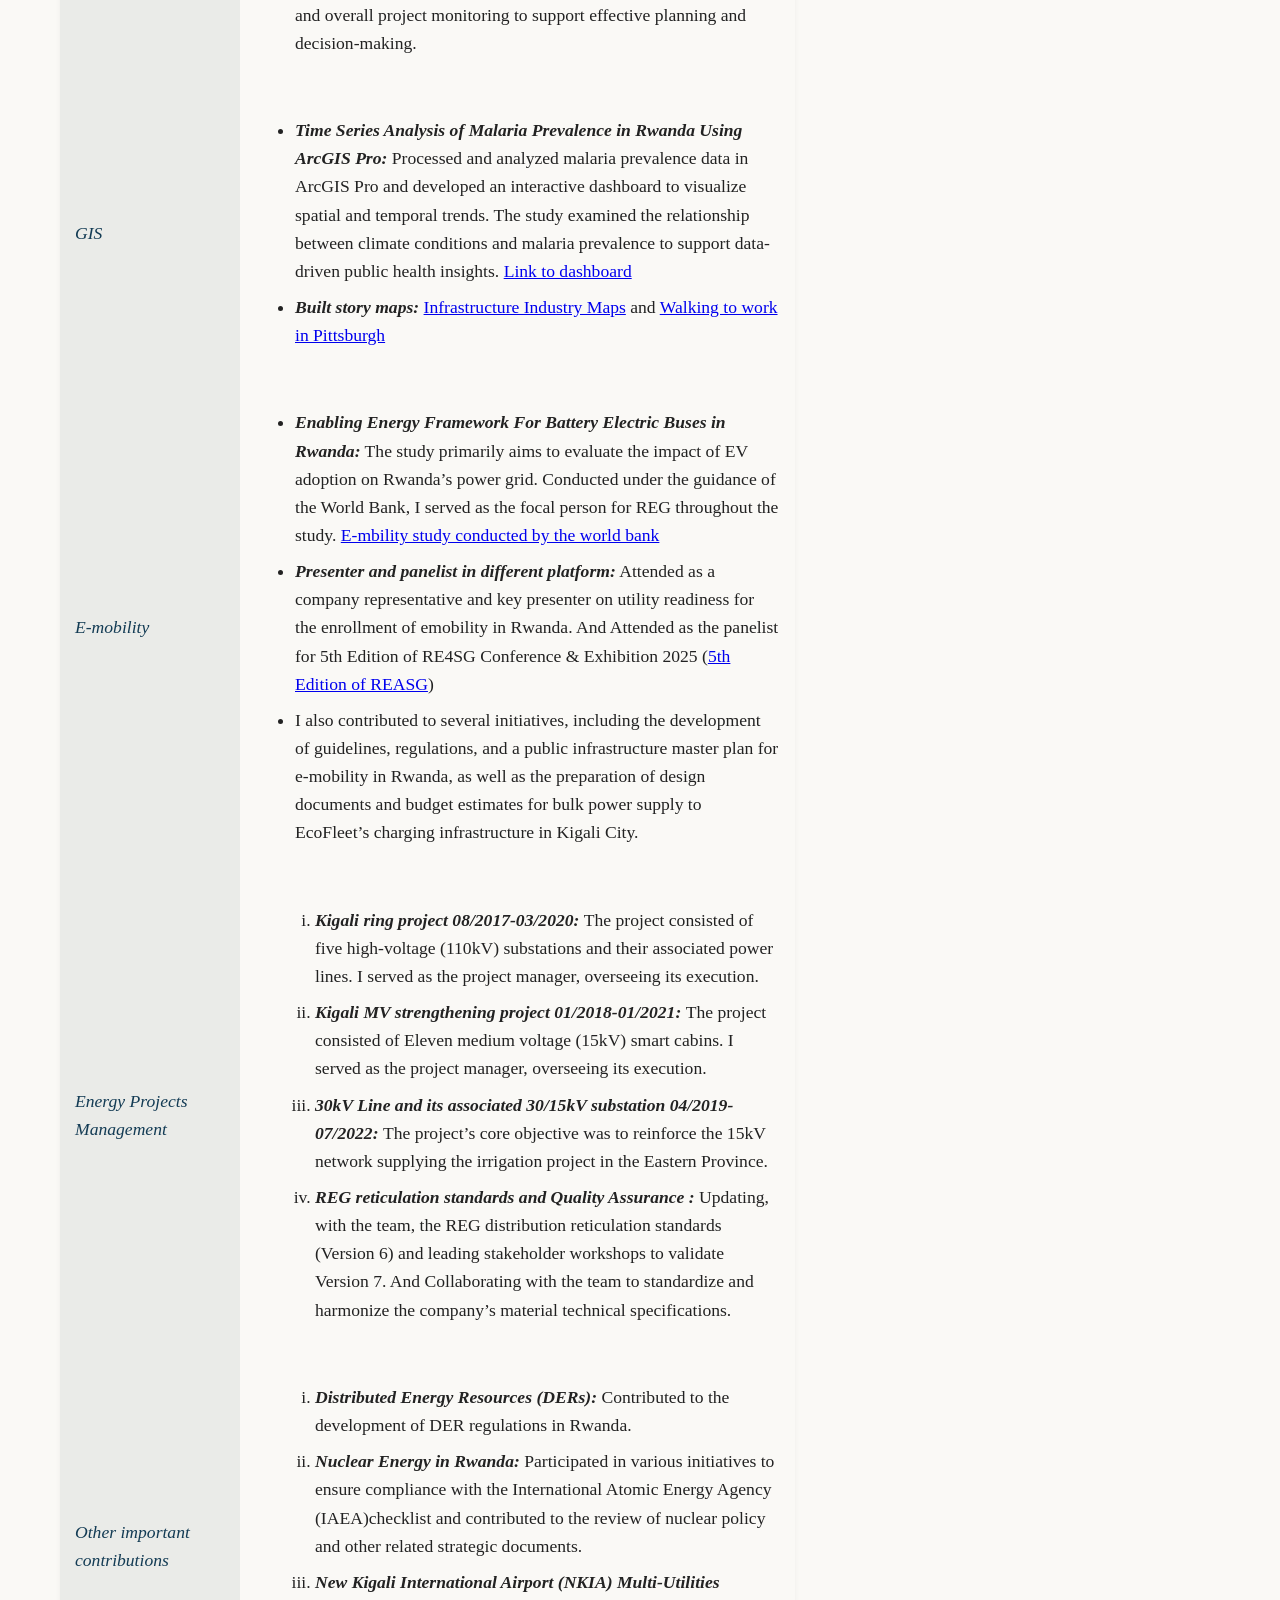
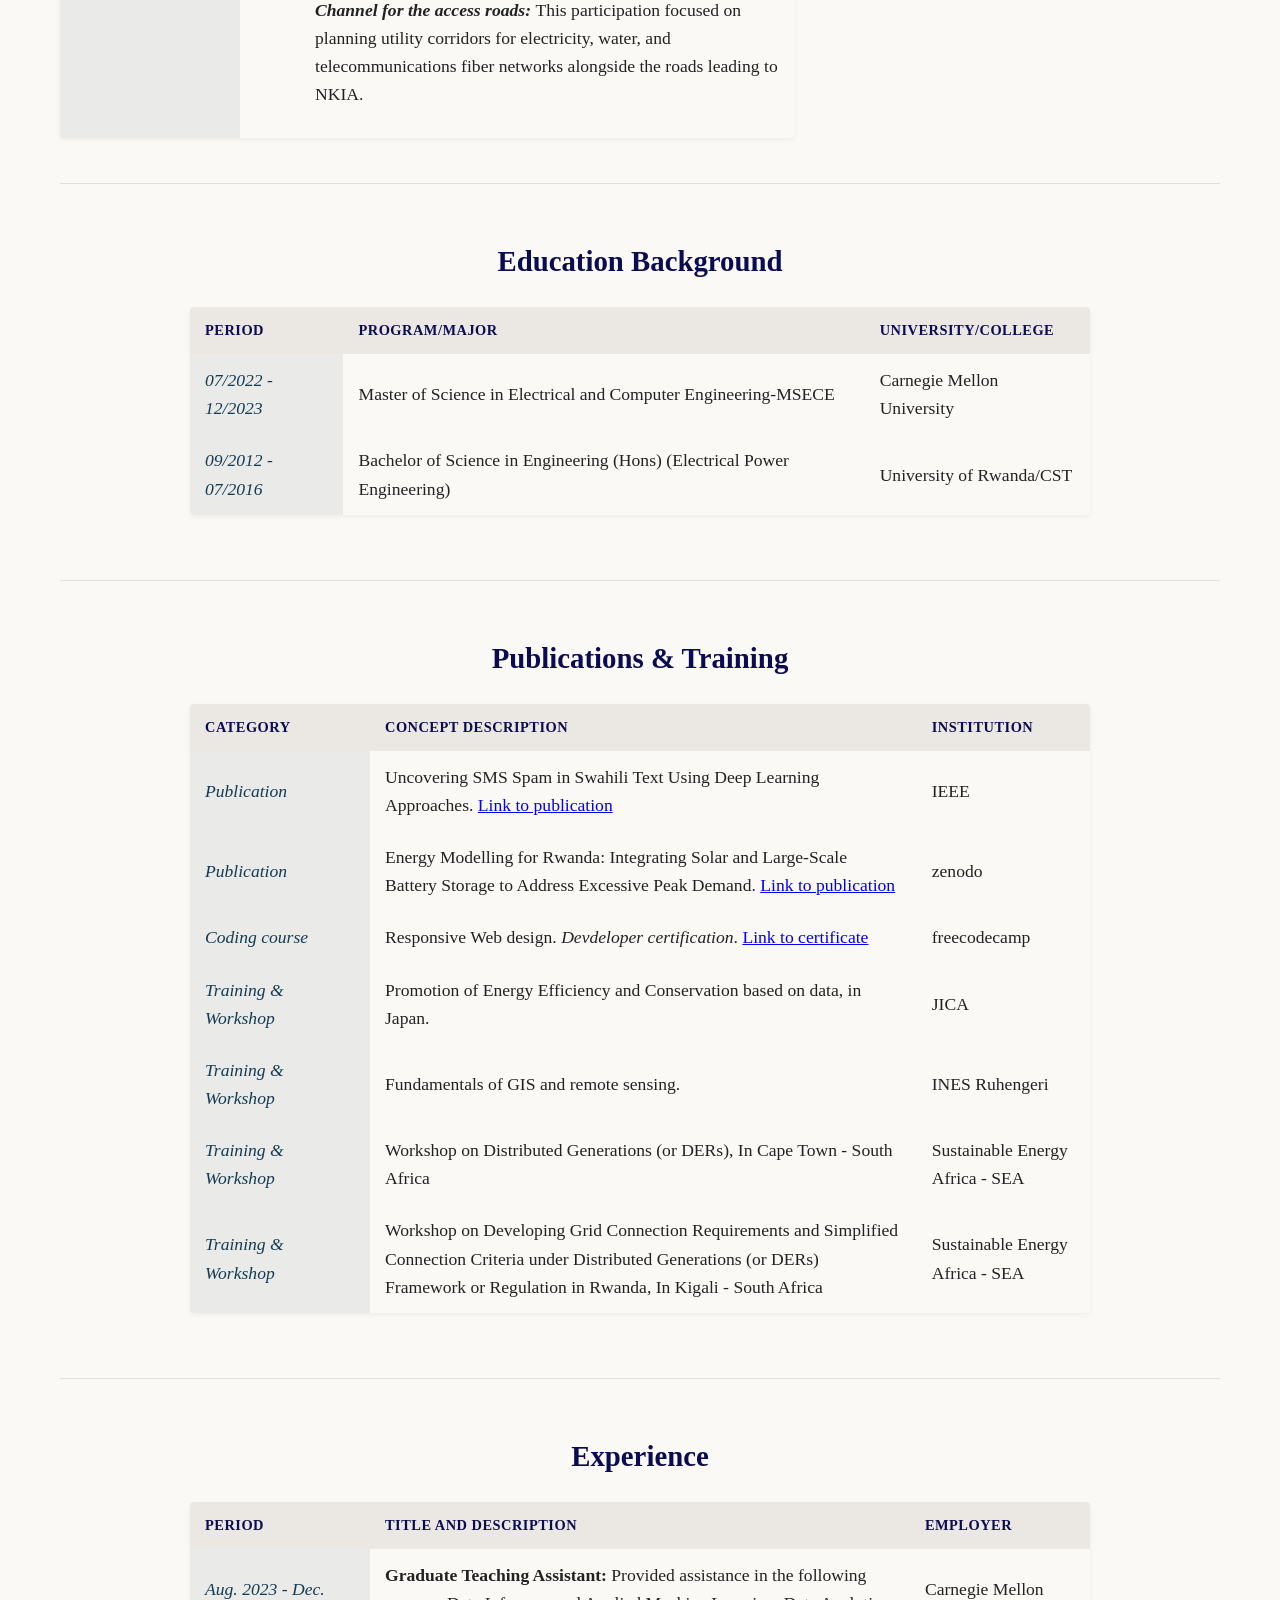
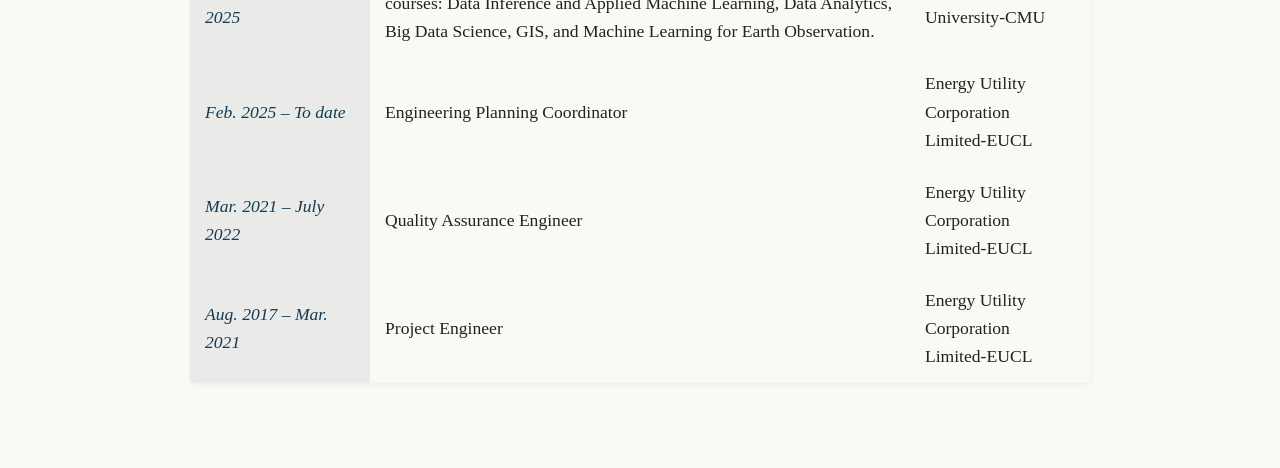
==== commit 9e5665f5: "Updating portifolio page" ====
--- a/pages/portfolio.html
+++ b/pages/portfolio.html
@@ -169,6 +169,11 @@
                     <span>Nuclear Energy in Rwanda: </span>
 Participated in various initiatives to ensure compliance with the International Atomic Energy Agency (IAEA)checklist and contributed to the review of nuclear policy and other related strategic documents.
                   </li>
+
+                  <li>
+                    <span>New Kigali International Airport (NKIA) Multi-Utilities Channel for the access roads: </span>
+This participation focused on planning utility corridors for electricity, water, and telecommunications fiber networks alongside the roads leading to NKIA.
+                  </li>
                   
                 </ul>
               </td>
@@ -271,15 +276,27 @@
             </tr>
 
             <tr>
-              <th>Training </th>
+              <th>Training & Workshop </th>
               <td>Promotion of Energy Efficiency and Conservation based on data, in Japan. </td>
               <td>JICA</td>
             </tr>
 
             <tr>
-              <th>Training </th>
+              <th>Training & Workshop</th>
               <td>Fundamentals of GIS and remote sensing. </td>
               <td>INES Ruhengeri</td>
+            </tr>
+
+             <tr>
+              <th>Training & Workshop </th>
+              <td>Workshop on Distributed Generations (or DERs), In Cape Town - South Africa </td>
+              <td>Sustainable Energy Africa - SEA</td>
+            </tr>
+
+            <tr>
+              <th>Training & Workshop </th>
+              <td>Workshop on Developing Grid Connection Requirements and Simplified Connection Criteria under Distributed Generations (or DERs) Framework or Regulation in Rwanda, In Kigali - South Africa </td>
+              <td>Sustainable Energy Africa - SEA</td>
             </tr>
 
           </tbody>
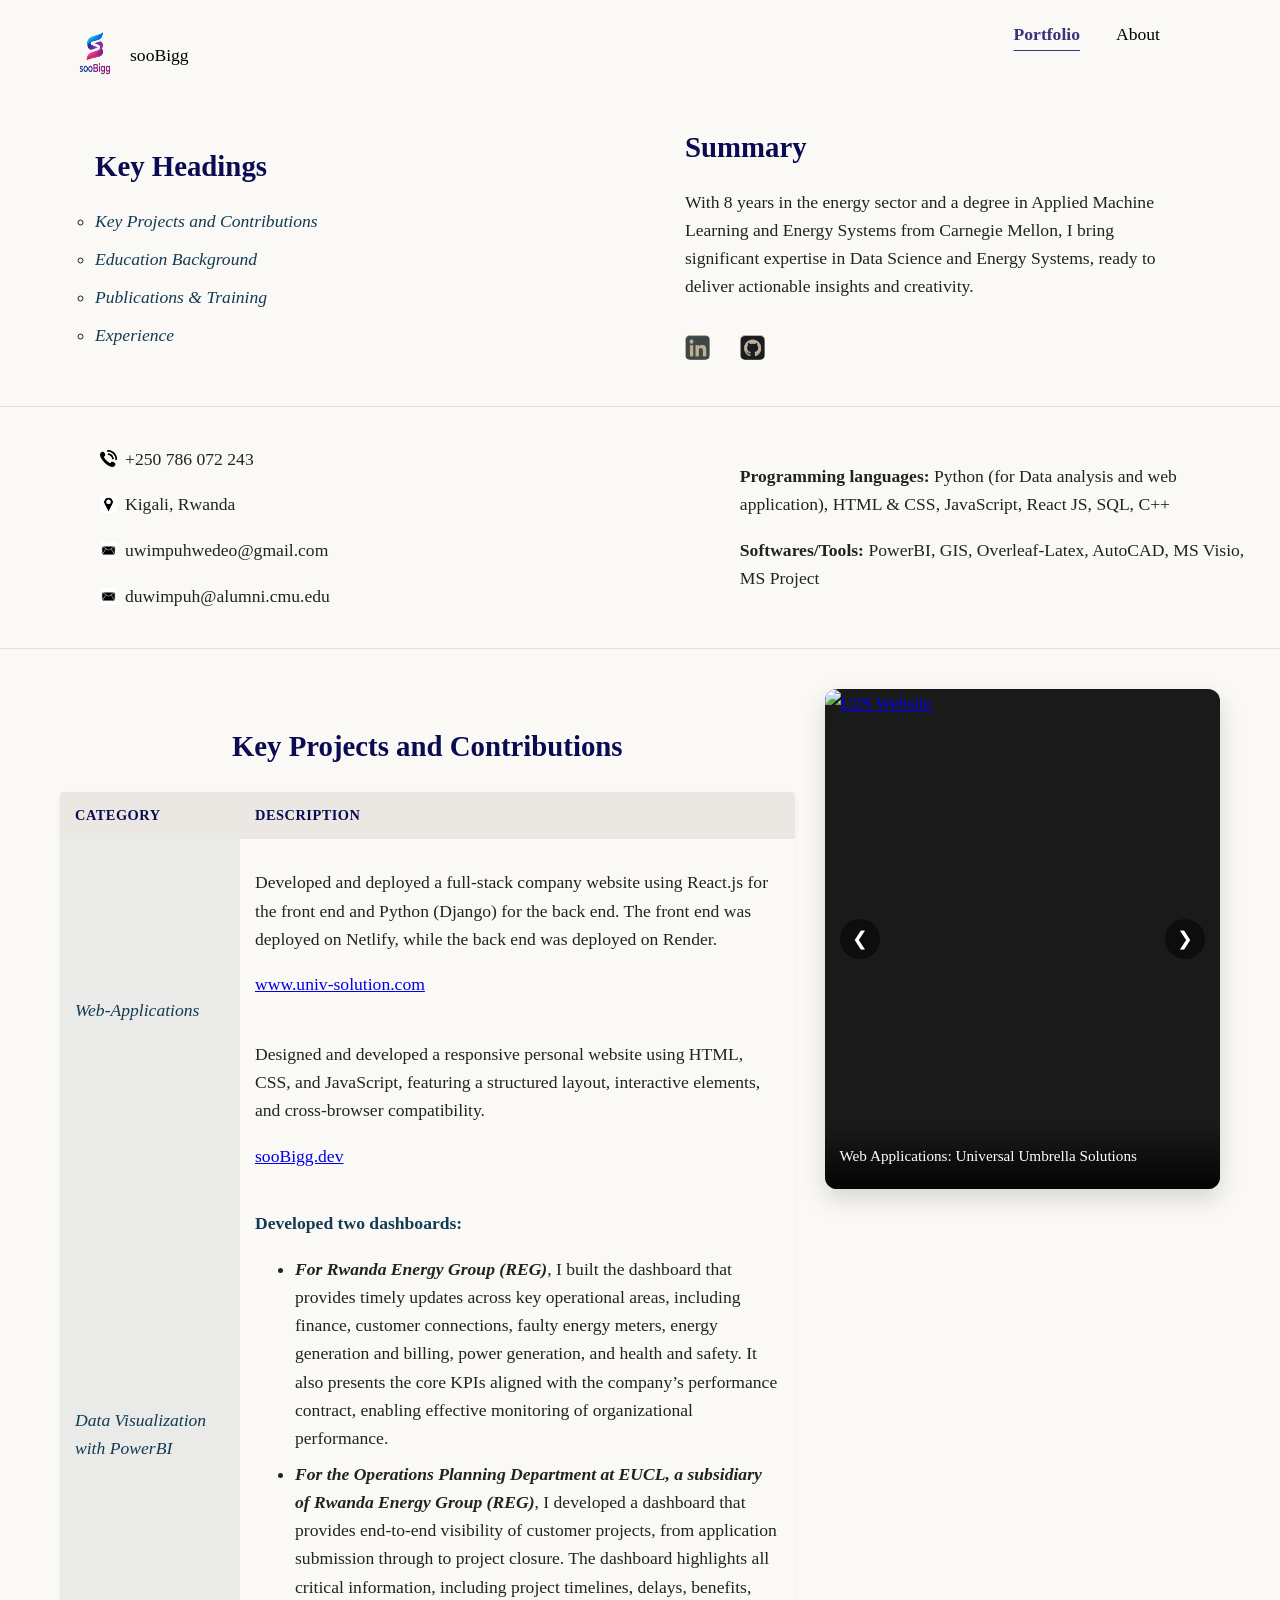
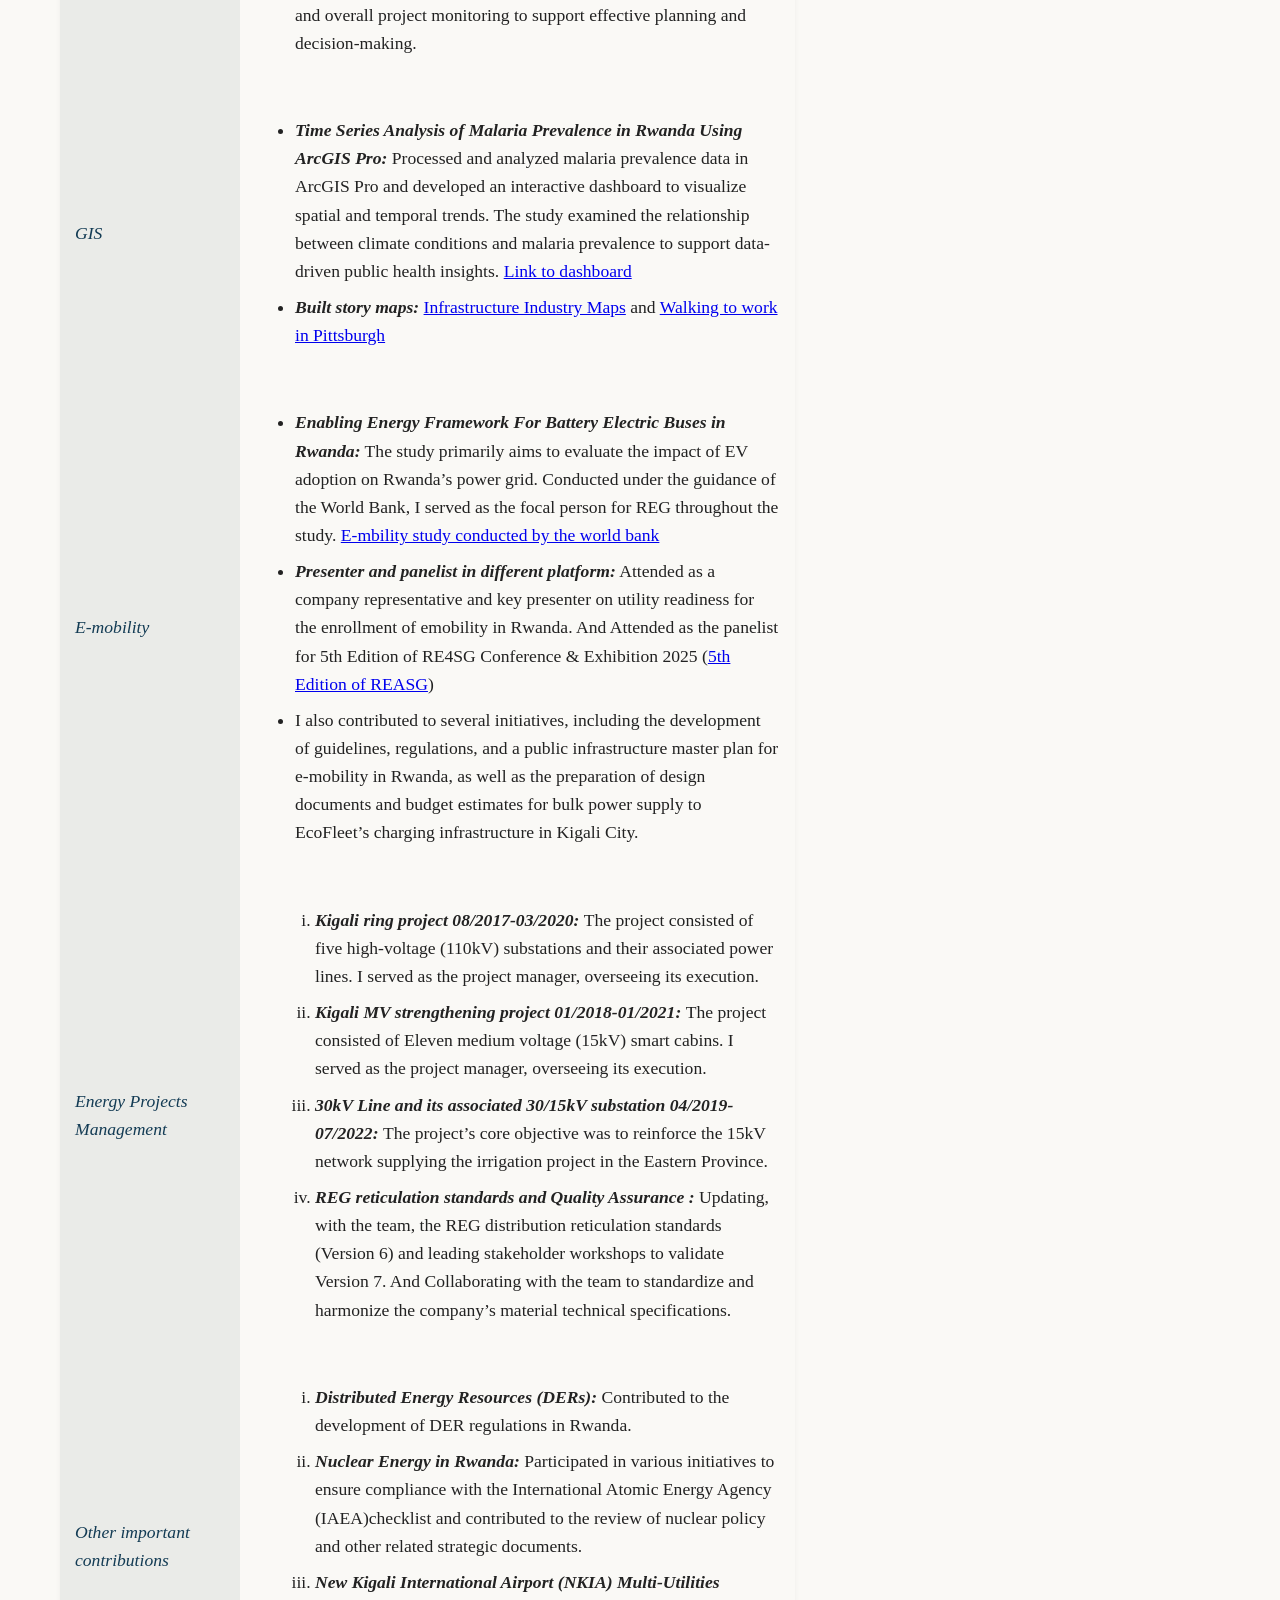
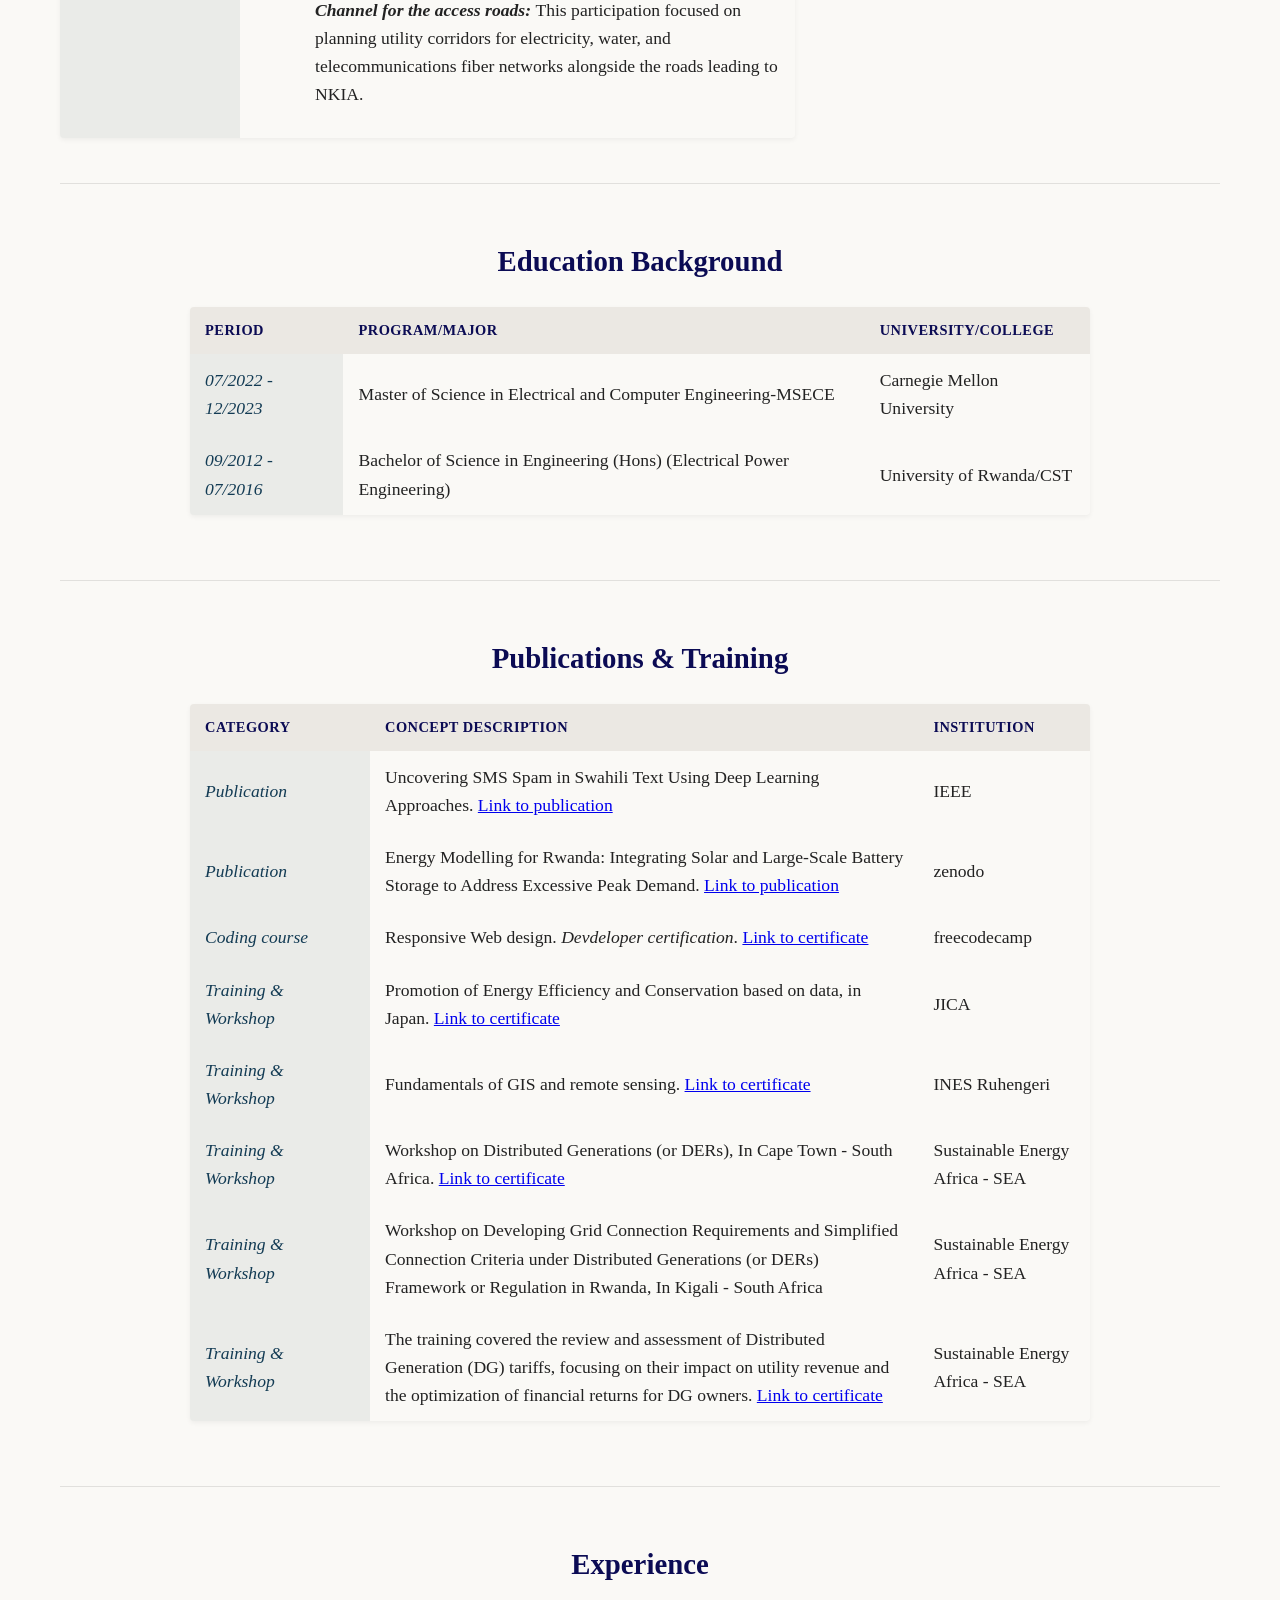
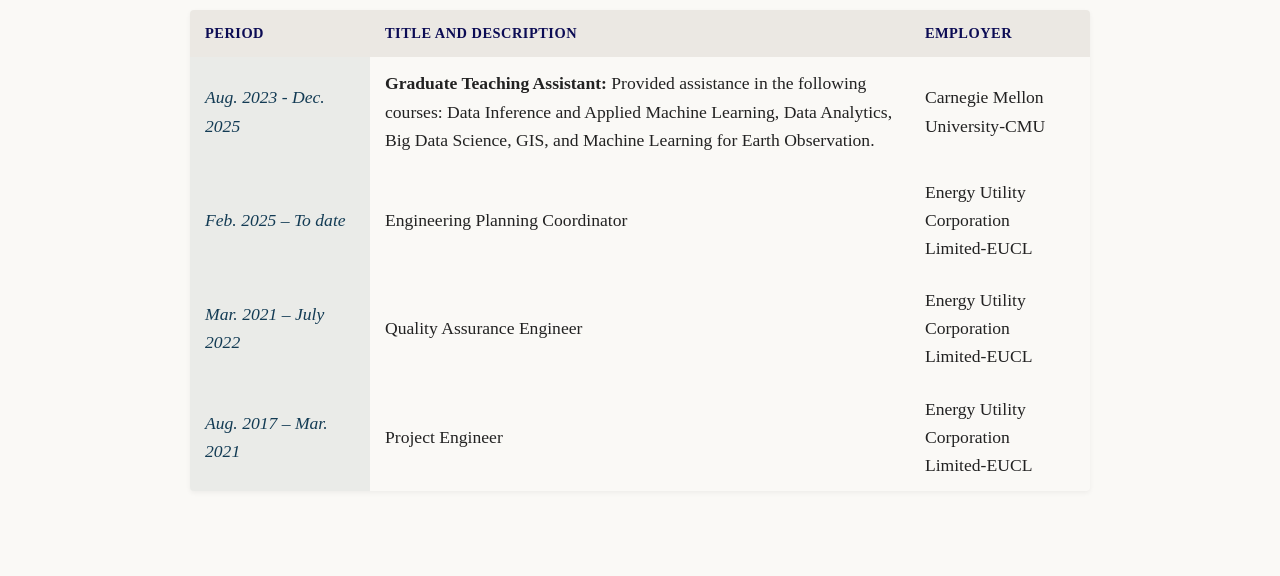
==== commit 03405c4c: "Update portfolio page: adding links to certificates." ====
--- a/pages/portfolio.html
+++ b/pages/portfolio.html
@@ -277,25 +277,31 @@
 
             <tr>
               <th>Training & Workshop </th>
-              <td>Promotion of Energy Efficiency and Conservation based on data, in Japan. </td>
+              <td>Promotion of Energy Efficiency and Conservation based on data, in Japan. <a href="https://drive.google.com/file/d/1VWF30La5pnkU3KJGwejOTa9rmy7vLKD5/view?usp=sharing" target="_blank"> Link to certificate</a> </td>
               <td>JICA</td>
             </tr>
 
             <tr>
               <th>Training & Workshop</th>
-              <td>Fundamentals of GIS and remote sensing. </td>
+              <td>Fundamentals of GIS and remote sensing. <a href="https://drive.google.com/file/d/1-xpwrGMT0rRpKfk1BkPl90FUHxsS8ChR/view?usp=sharing" target="_blank"> Link to certificate</a></td>
               <td>INES Ruhengeri</td>
             </tr>
 
              <tr>
               <th>Training & Workshop </th>
-              <td>Workshop on Distributed Generations (or DERs), In Cape Town - South Africa </td>
+              <td>Workshop on Distributed Generations (or DERs), In Cape Town - South Africa. <a href="https://drive.google.com/file/d/1ta46govS24YUOBpn9oShpE6cM50FM8GW/view?usp=sharing" target="_blank"> Link to certificate</a></td>
               <td>Sustainable Energy Africa - SEA</td>
             </tr>
 
             <tr>
               <th>Training & Workshop </th>
               <td>Workshop on Developing Grid Connection Requirements and Simplified Connection Criteria under Distributed Generations (or DERs) Framework or Regulation in Rwanda, In Kigali - South Africa </td>
+              <td>Sustainable Energy Africa - SEA</td>
+            </tr>
+
+            <tr>
+              <th>Training & Workshop </th>
+              <td>The training covered the review and assessment of Distributed Generation (DG) tariffs, focusing on their impact on utility revenue and the optimization of financial returns for DG owners. <a href="https://drive.google.com/file/d/113TxFpV2Law6MZr3PpQvaK_2VIZa_mgV/view?usp=sharing" target="_blank"> Link to certificate</a></td>
               <td>Sustainable Energy Africa - SEA</td>
             </tr>
 
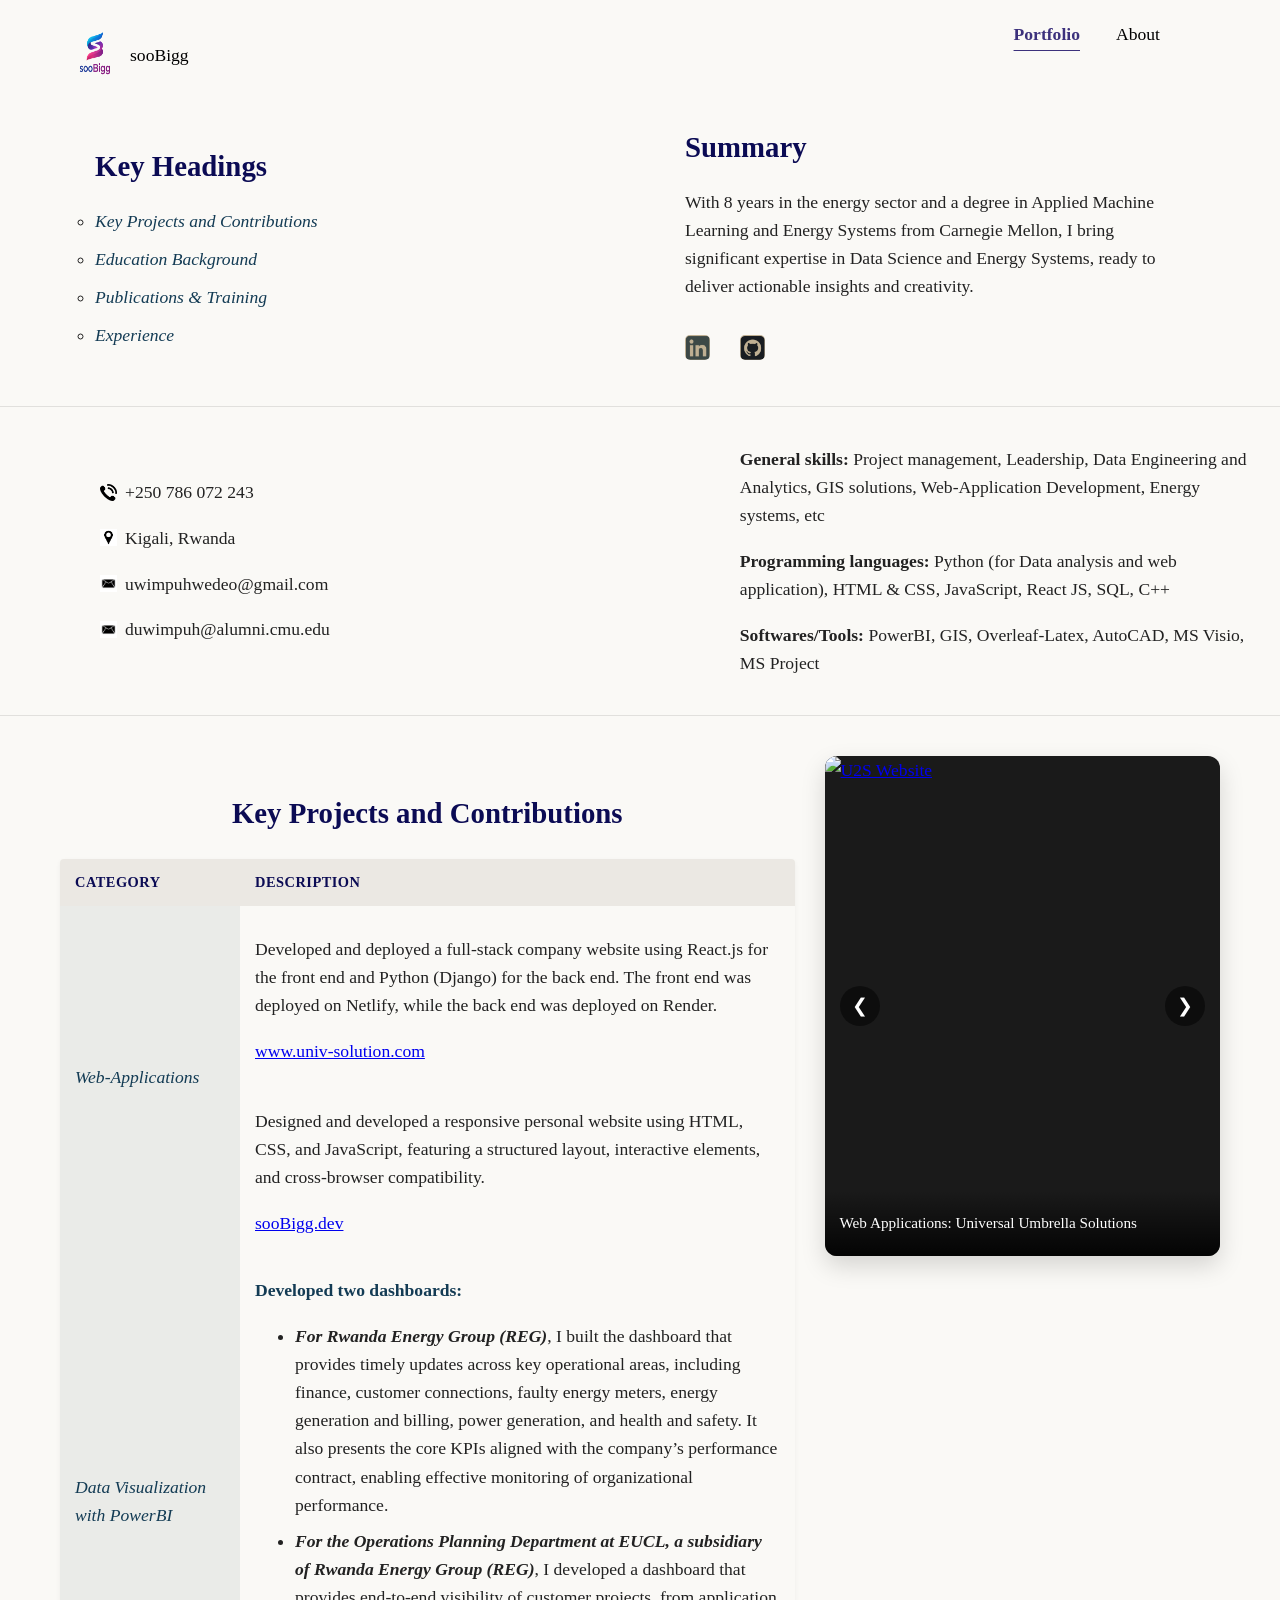
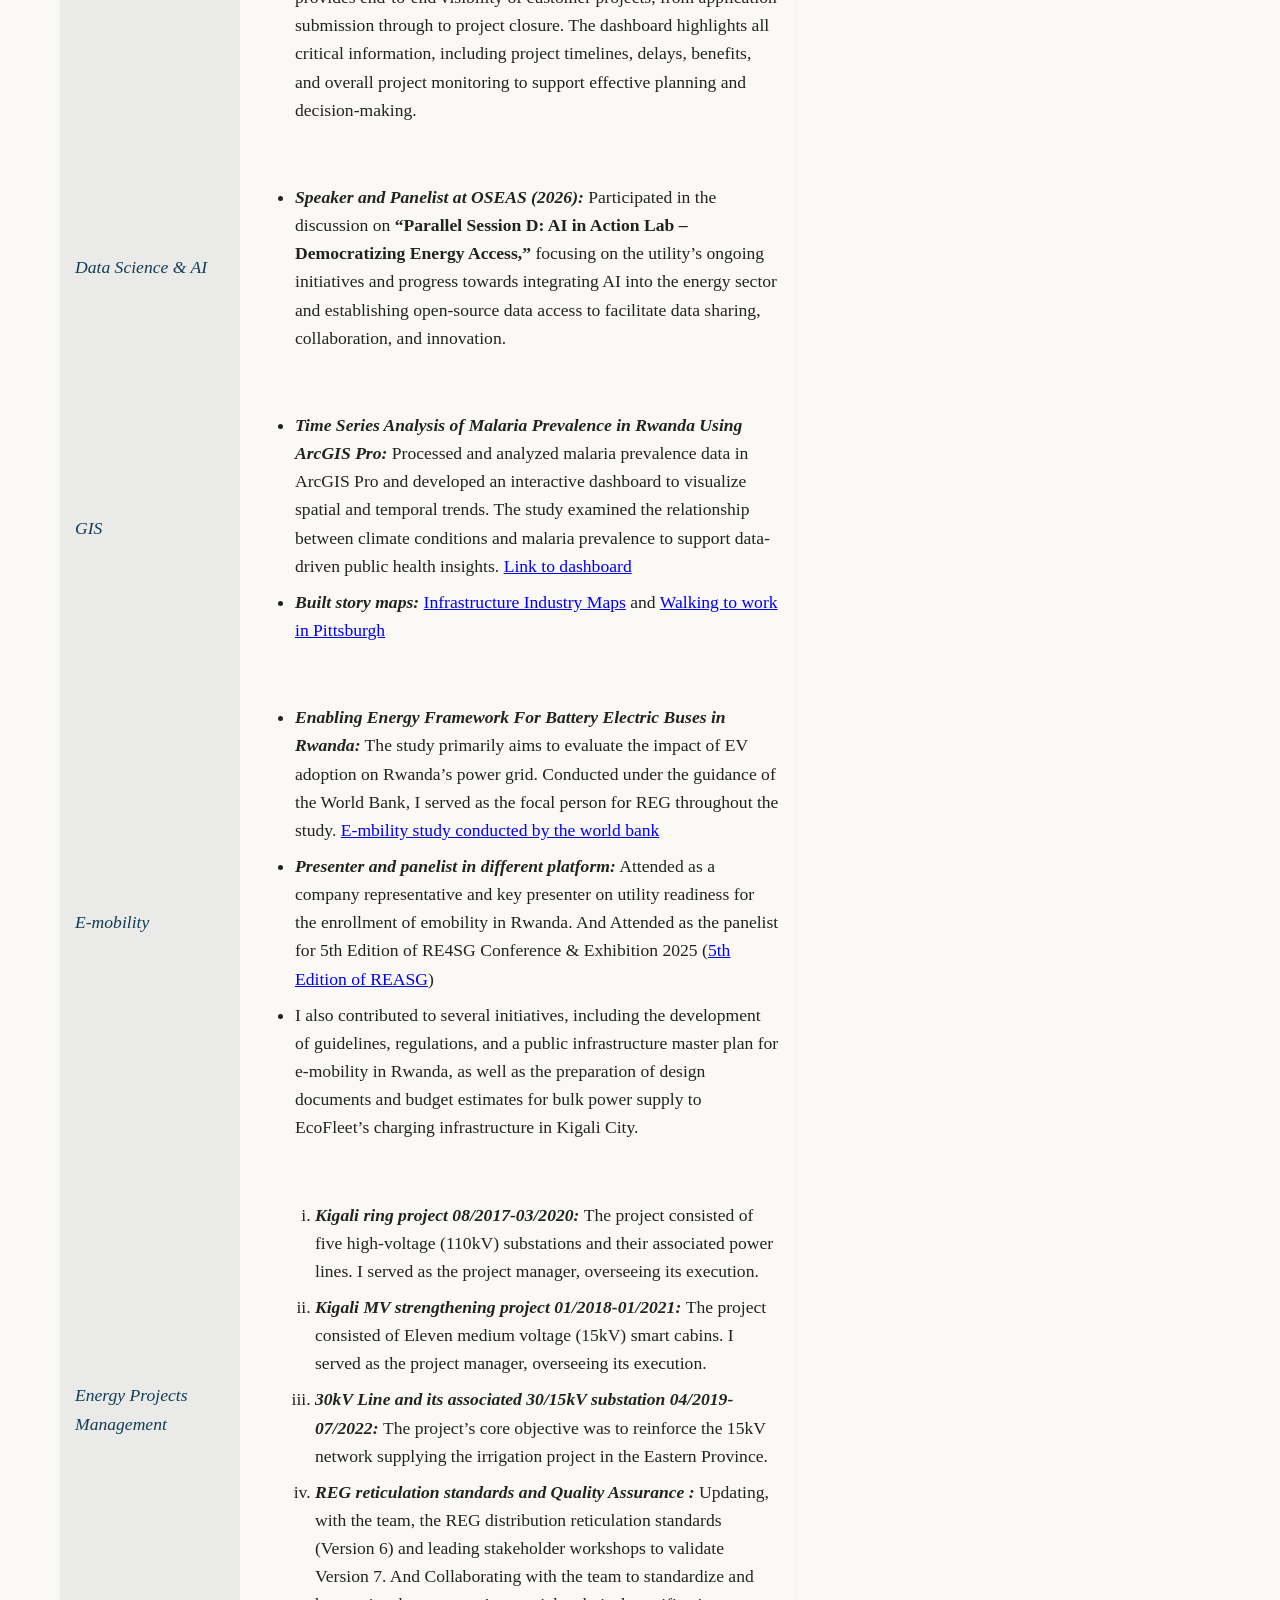
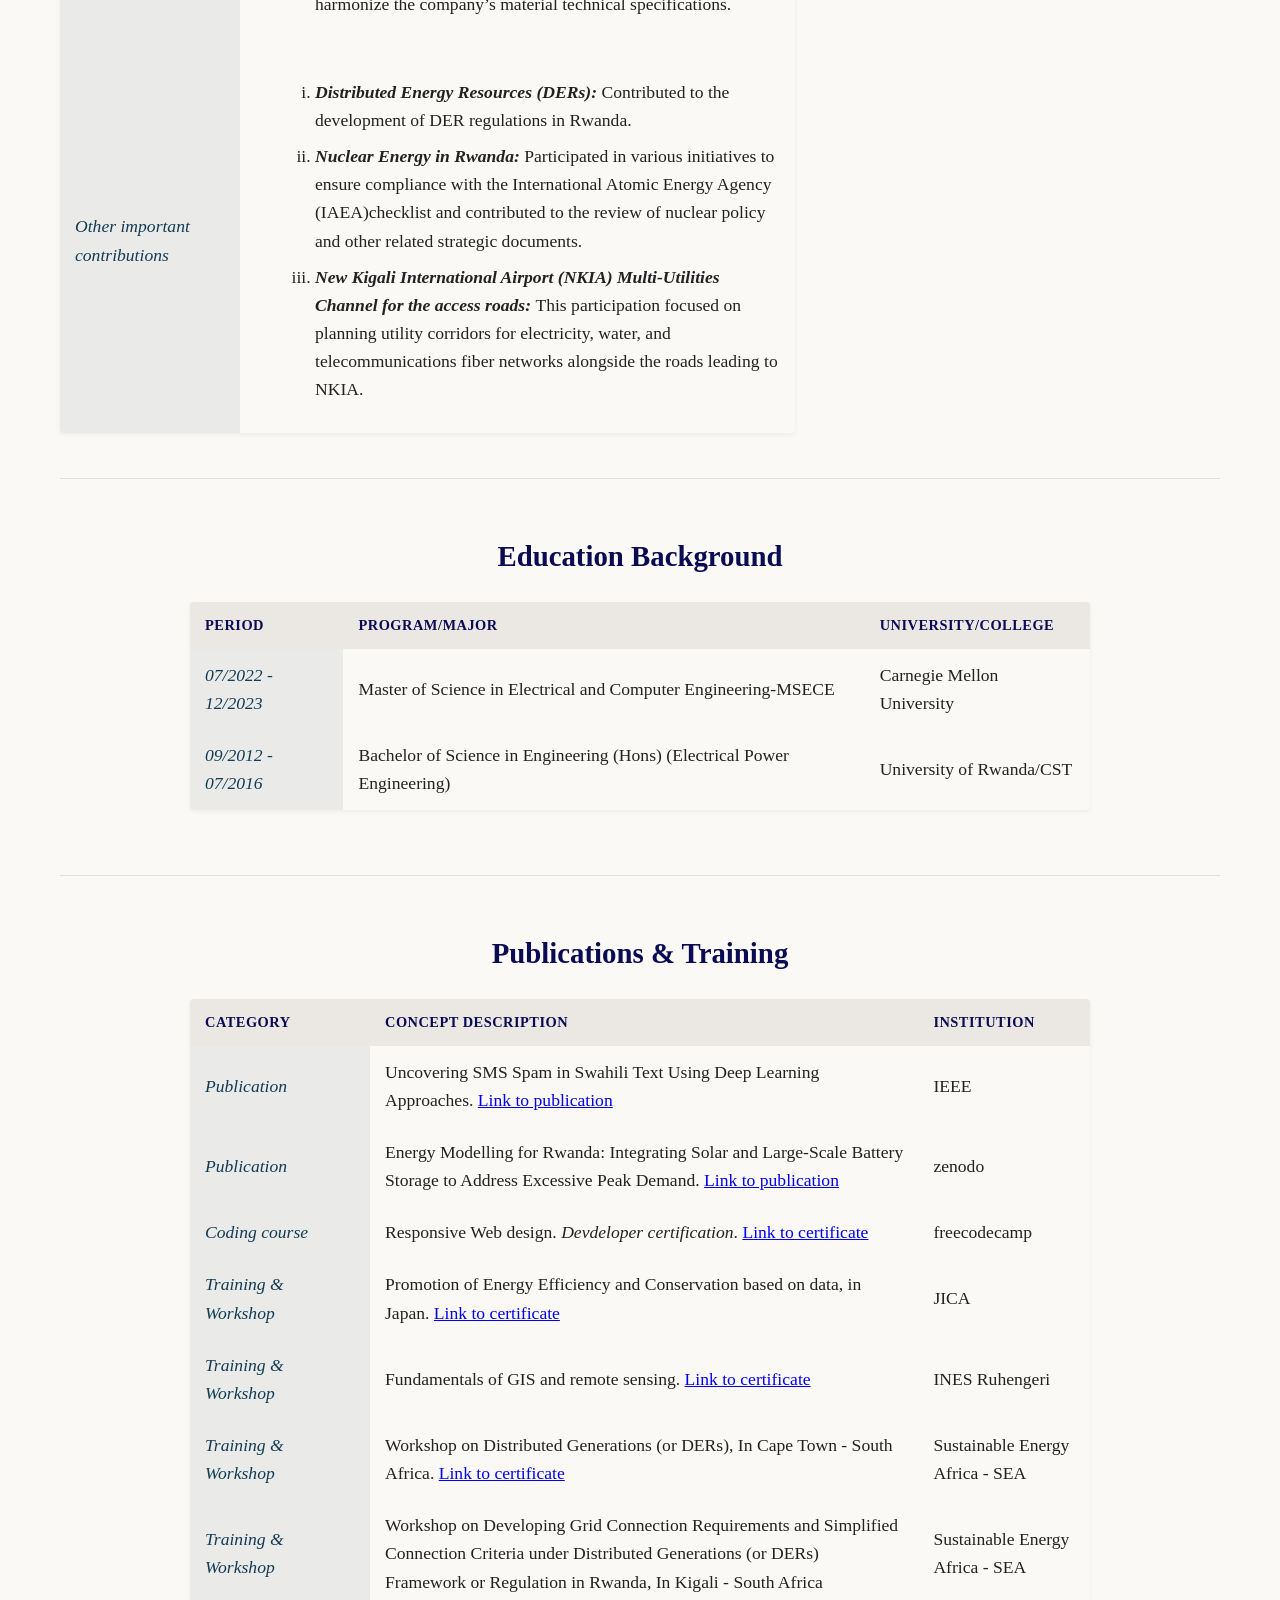
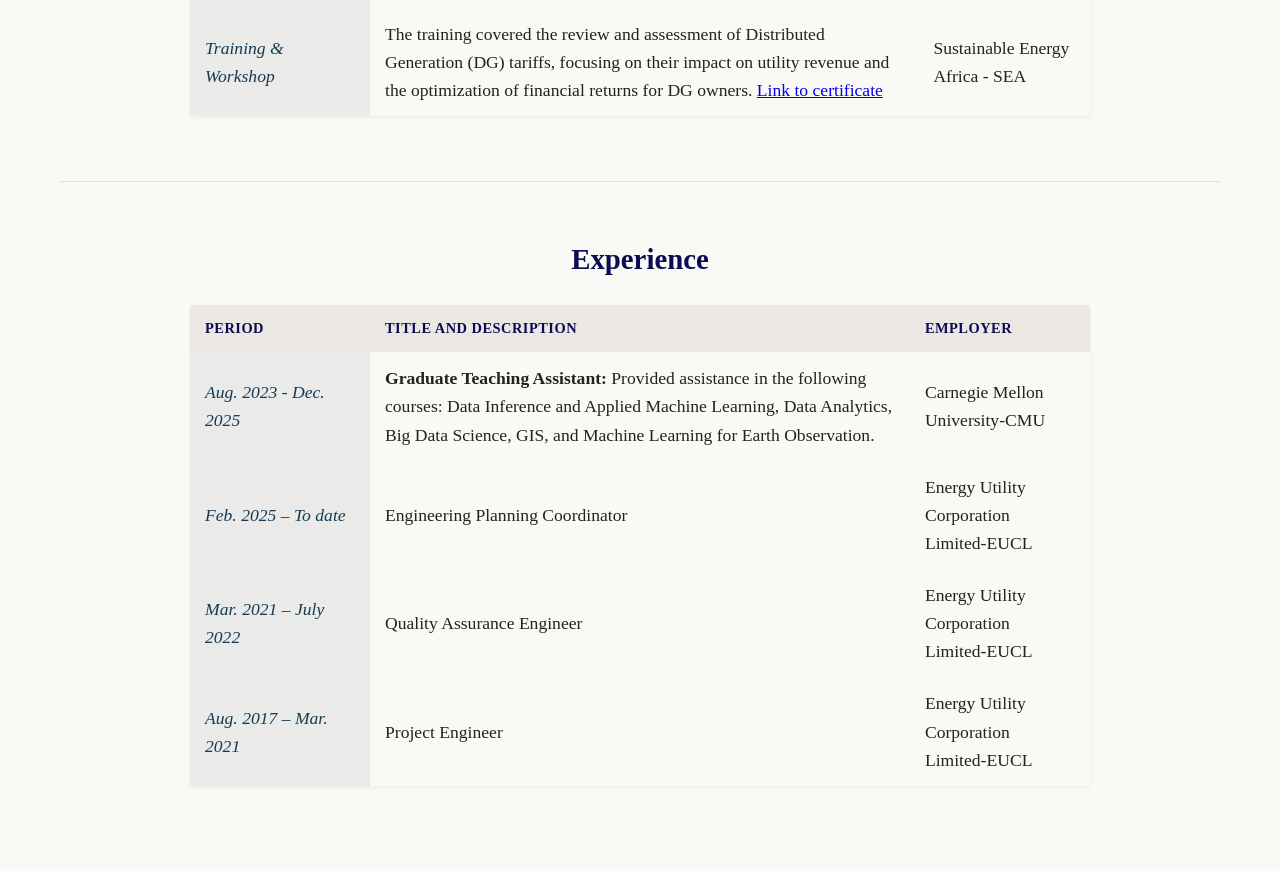
==== commit 70e0d2dd: "Updated on General skills and Contributions" ====
--- a/pages/portfolio.html
+++ b/pages/portfolio.html
@@ -56,6 +56,7 @@
         <p><img src="../assets/images/email.jpg" alt="email icon"/> <span>duwimpuh@alumni.cmu.edu</span></p>
       </div>
       <div class="skillsContainer">
+        <p><strong>General skills:</strong> Project management, Leadership, Data Engineering and Analytics, GIS solutions, Web-Application Development, Energy systems, etc </p>
         <p><strong>Programming languages:</strong> Python (for Data analysis and web application), HTML & CSS, JavaScript, React JS, SQL, C++ </p>
         <p><strong>Softwares/Tools:</strong> PowerBI, GIS, Overleaf-Latex, AutoCAD, MS Visio, MS Project</p>
       </div>
@@ -87,6 +88,7 @@
                 <a href="http://127.0.0.1:5501/pages/index.html" target="_blank">sooBigg.dev</a>
               </td>
             </tr>
+           
             <tr>
               <th>Data Visualization with PowerBI</th>
               <td>
@@ -95,6 +97,18 @@
                   <li><span>For Rwanda Energy Group (REG)</span>, I built the dashboard that provides timely updates across key operational areas, including finance, customer connections, faulty energy meters, energy generation and billing, power generation, and health and safety. It also presents the core KPIs aligned with the company’s performance contract, enabling effective monitoring of organizational performance.</li>
 
                   <li><span>For the Operations Planning Department at EUCL, a subsidiary of Rwanda Energy Group (REG)</span>, I developed a dashboard that provides end-to-end visibility of customer projects, from application submission through to project closure. The dashboard highlights all critical information, including project timelines, delays, benefits, and overall project monitoring to support effective planning and decision-making.</li>
+                </ul>
+              </td>
+            </tr>
+               <tr>
+              <th>Data Science & AI</th>
+              <td>
+                <ul>
+                  <li>
+                    <span>Speaker and Panelist at OSEAS (2026):</span>
+                    Participated in the discussion on <strong>“Parallel Session D: AI in Action Lab – Democratizing Energy Access,”</strong> focusing on the utility’s ongoing initiatives and progress towards integrating AI into the energy sector and establishing open-source data access to facilitate data sharing, collaboration, and innovation.
+                     
+                  </li>
                 </ul>
               </td>
             </tr>
